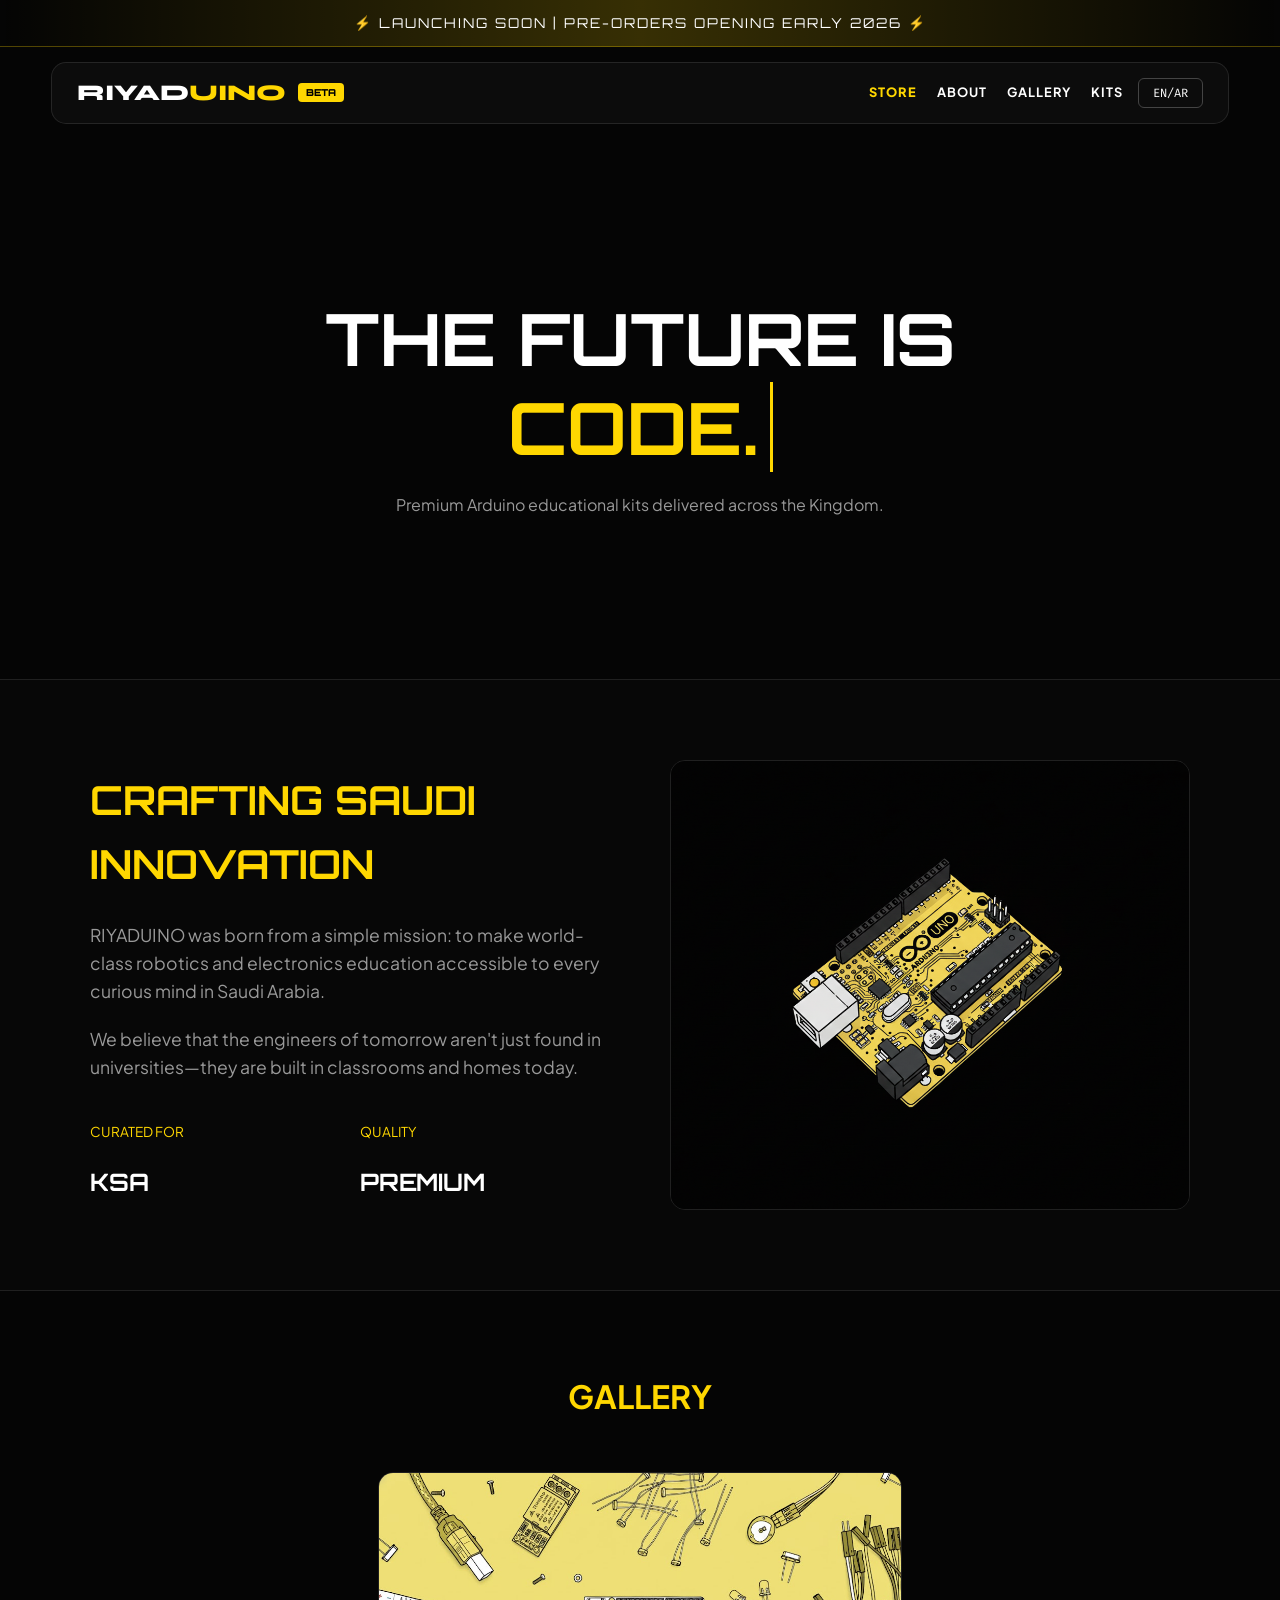
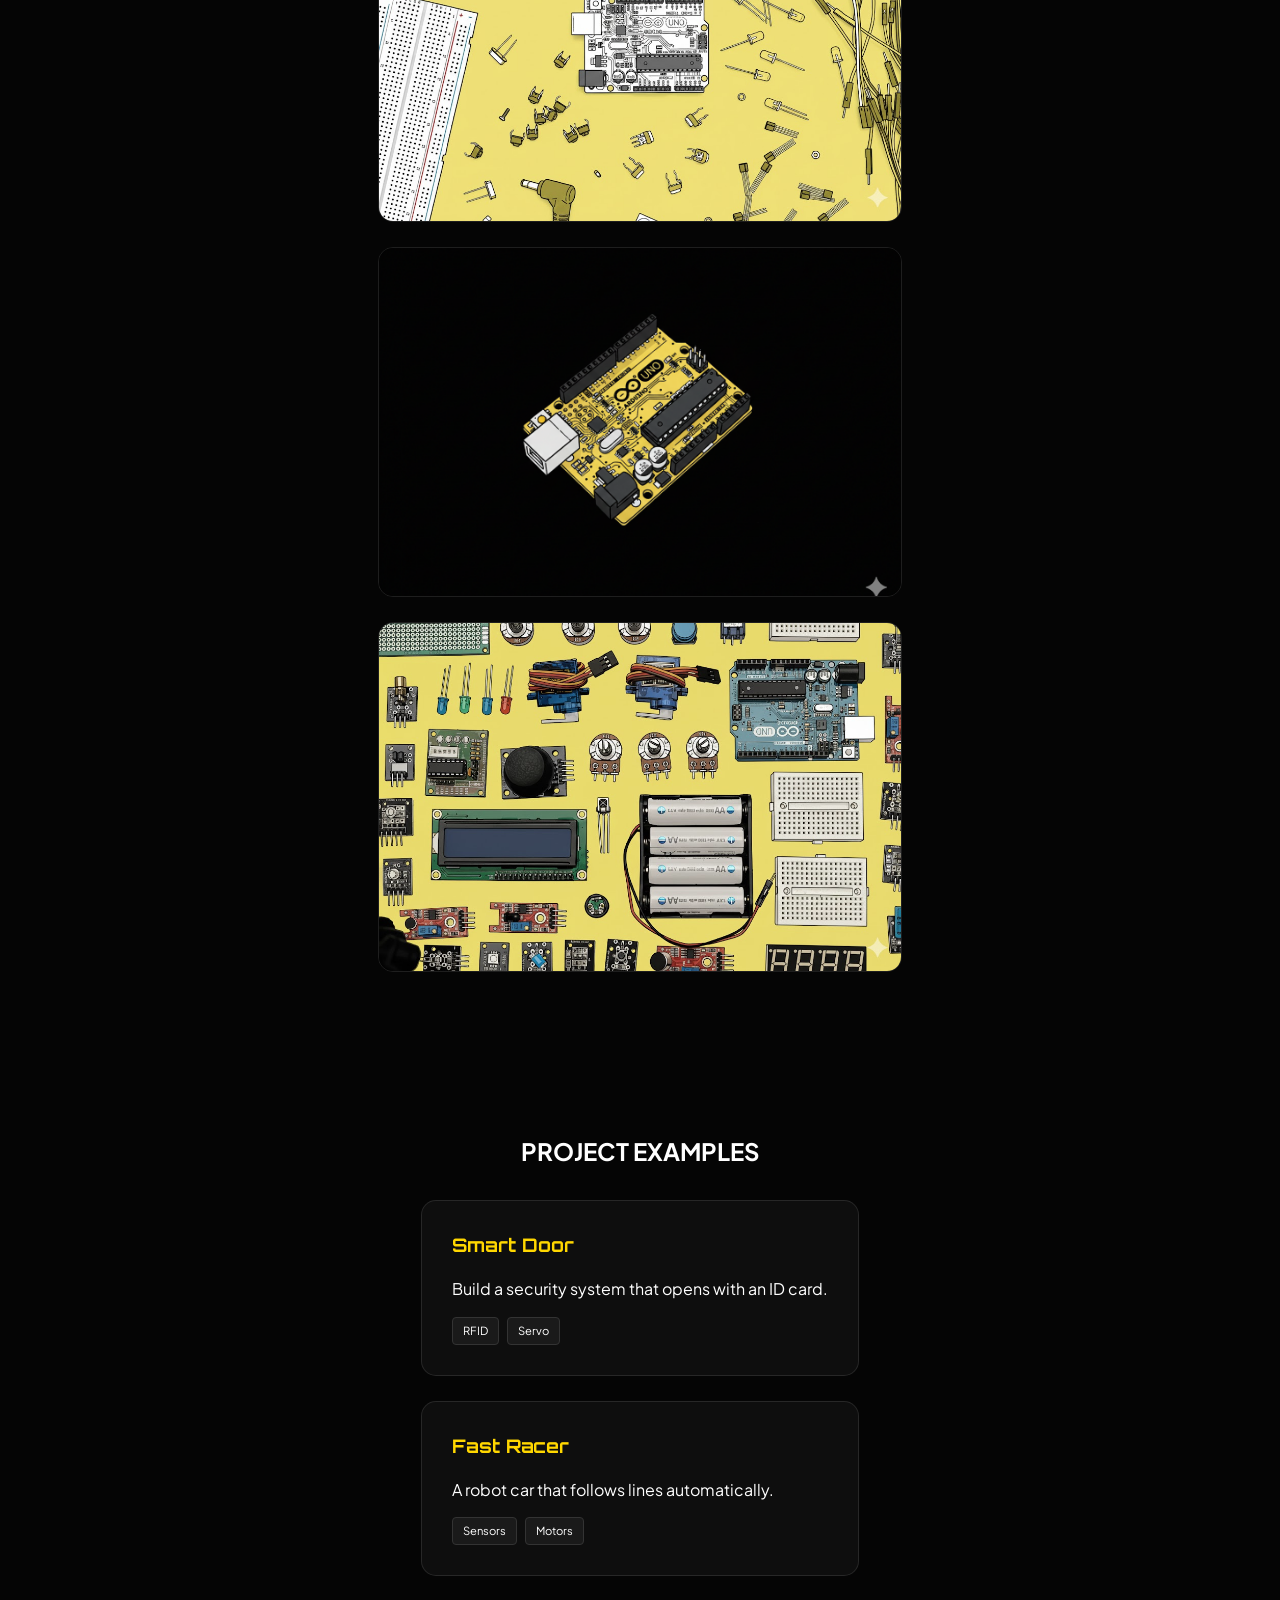
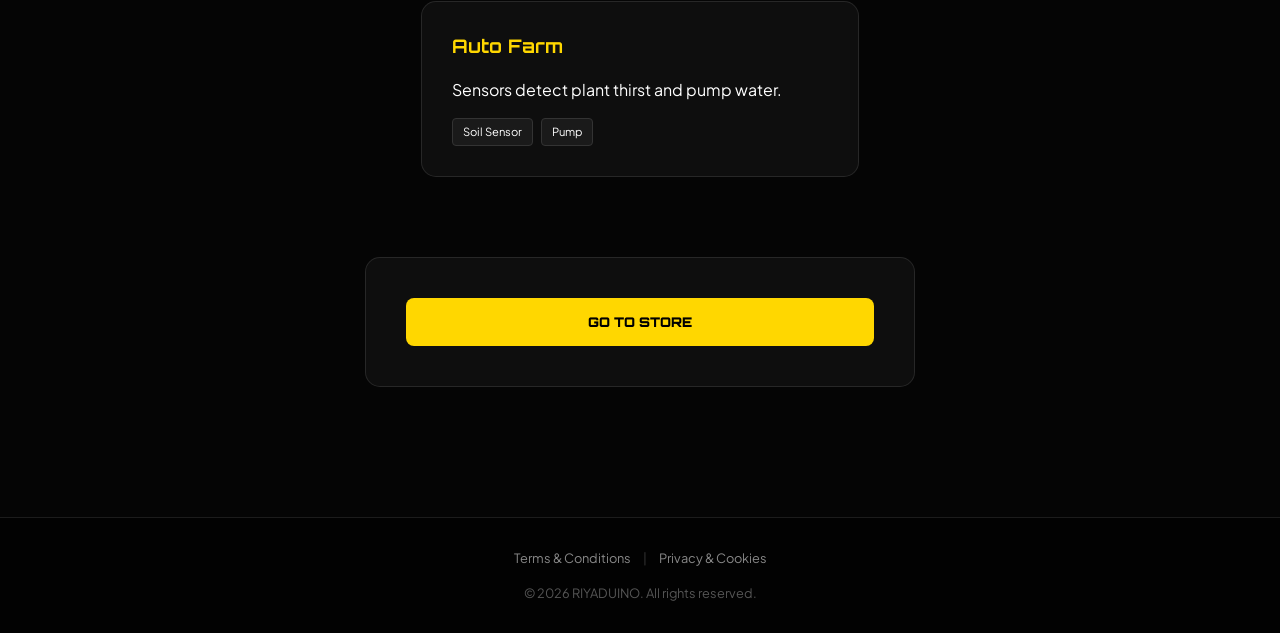
==== index.html @ 4cfc7bcc "Update index.html" ====
<!DOCTYPE html>
<html lang="en">
<head>
    <meta charset="UTF-8">
    <meta name="viewport" content="width=device-width, initial-scale=1.0">
    <title>RIYADUINO | Systems Online</title>

    <link href="https://fonts.googleapis.com/css2?family=Orbitron:wght@500;700;900&family=Plus+Jakarta+Sans:wght@300;400;600&family=Syne:wght@700;800&family=Fira+Code:wght@400;500&family=IBM+Plex+Sans+Arabic:wght@300;400;700&display=swap" rel="stylesheet">

    <style>
        /* --- CUSTOM FONT SETUP --- */
        @font-face {
            font-family: 'Badeen Display';
            src: url('fonts/BadeenDisplay-Regular.woff2') format('woff2'); 
            font-weight: 400;
            font-style: normal;
            font-display: swap;
        }

        :root {
            --bg-deep: #050505;
            --bg-panel: #0E0E0E;
            --gold-primary: #FFD700;
            --gold-glow: rgba(255, 215, 0, 0.6);
            --text-white: #ffffff;
            --text-grey: #999999;
            --border-tech: 1px solid rgba(255, 255, 255, 0.1);
            --font-main: 'Plus Jakarta Sans', sans-serif;
            --font-arabic-body: 'IBM Plex Sans Arabic', sans-serif;
            --font-arabic-cool: 'Badeen Display', sans-serif;
        }

        * { margin: 0; padding: 0; box-sizing: border-box; scroll-behavior: smooth; }
        
        body { 
            background-color: var(--bg-deep); 
            color: var(--text-white); 
            font-family: var(--font-main); 
            overflow-x: hidden; 
            line-height: 1.6;
            display: flex; flex-direction: column; min-height: 100vh;
        }

        /* =========================================
           STRICT ARABIC FONT ENFORCEMENT
           ========================================= */
        body.rtl { 
            direction: rtl; 
            text-align: right; 
        }

        /* 1. UNIVERSAL OVERRIDE: 
           Force EVERY element inside body.rtl to use the Arabic Body font. 
           This catches inputs, buttons, spans, links, lists, everything. */
        body.rtl * {
            font-family: var(--font-arabic-body) !important;
        }

        /* 2. SPECIFIC OVERRIDE FOR HEADINGS/TITLES:
           Force these specific elements to use the Cool Arabic Display font. */
        body.rtl h1, 
        body.rtl h2, 
        body.rtl h3, 
        body.rtl h4, 
        body.rtl h5, 
        body.rtl h6, 
        body.rtl .logo, 
        body.rtl .legal-title,
        body.rtl .coming-soon,
        body.rtl .beta-tag,
        body.rtl .stat-item h4,
        body.rtl .card h3 {
            font-family: var(--font-arabic-cool) !important;
            font-weight: 400 !important; 
            letter-spacing: 0 !important; 
            text-shadow: 0 0 10px var(--gold-glow);
        }

        /* 3. INPUT PLACEHOLDERS:
           Placeholders are stubborn and don't inherit from *, so we force them here. */
        body.rtl input::placeholder,
        body.rtl textarea::placeholder,
        body.rtl select {
            font-family: var(--font-arabic-body) !important;
        }

        /* --- BANNER --- */
        .coming-soon {
            background: linear-gradient(90deg, transparent, rgba(255, 215, 0, 0.2), transparent);
            padding: 12px 10px;
            text-align: center;
            font-family: 'Orbitron', sans-serif;
            font-size: clamp(0.6rem, 2vw, 0.85rem);
            letter-spacing: 2px;
            animation: pulse 2s infinite;
            border-bottom: 1px solid rgba(255, 215, 0, 0.3);
            position: relative;
            z-index: 1002;
        }
        @keyframes pulse { 0%, 100% { opacity: 1; } 50% { opacity: 0.7; } }
        
        /* --- NAVIGATION --- */
        nav {
            position: sticky;
            top: 15px;
            margin: 15px auto;
            max-width: 1200px;
            width: 92%;
            background: rgba(14, 14, 14, 0.9); 
            backdrop-filter: blur(20px);
            border: var(--border-tech); 
            border-radius: 15px;
            padding: 12px 25px; 
            display: flex; 
            justify-content: space-between; 
            align-items: center; 
            z-index: 1000;
        }
        .logo-wrap { display: flex; align-items: center; gap: 12px; }
        .logo { font-family: 'Syne', sans-serif; font-weight: 800; font-size: clamp(1rem, 4vw, 1.4rem); color: #fff; text-decoration: none; text-transform: uppercase; }
        .logo span { color: var(--gold-primary); }
        
        .beta-tag {
            background: var(--gold-primary);
            color: #000;
            font-family: 'Orbitron', sans-serif;
            font-size: 0.6rem;
            font-weight: 900;
            padding: 2px 8px;
            border-radius: 4px;
        }

        .nav-links { display: flex; align-items: center; }
        .nav-links a { 
            color: #fff; text-decoration: none; font-size: 0.8rem; font-weight: 700; 
            margin-left: 20px; letter-spacing: 1px; transition: 0.3s; 
        }
        .nav-links a:hover, .nav-links a.active { color: var(--gold-primary); }

        .lang-btn {
            background: none; border: 1px solid #444; color: #fff; padding: 6px 14px; 
            cursor: pointer; margin-left: 15px; border-radius: 6px; font-family: 'Fira Code', monospace; font-size: 0.75rem;
            transition: 0.3s;
        }
        .lang-btn:hover { border-color: var(--gold-primary); color: var(--gold-primary); }

        /* Mobile Menu Toggle */
        .menu-toggle {
            display: none;
            flex-direction: column;
            gap: 5px;
            cursor: pointer;
            padding: 5px;
        }
        .menu-toggle span {
            width: 25px;
            height: 2px;
            background: #fff;
            transition: 0.3s;
        }

        /* --- HERO --- */
        .hero {
            min-height: 60vh; 
            display: flex; flex-direction: column; justify-content: center; align-items: center; 
            text-align: center; padding: 60px 20px; 
        }
        .hero h1 { font-family: 'Orbitron', sans-serif; font-size: clamp(2.2rem, 8vw, 4.5rem); margin-bottom: 10px; line-height: 1.1; }
        .typewriter { color: var(--gold-primary); border-right: 3px solid var(--gold-primary); padding-right: 12px; animation: blink 0.7s infinite; }
        @keyframes blink { 50% { border-color: transparent; } }

        /* --- ABOUT --- */
        .about-section { background: rgba(14, 14, 14, 0.3); border-top: var(--border-tech); border-bottom: var(--border-tech); padding: 80px 20px; }
        .about-grid { max-width: 1100px; margin: 0 auto; display: grid; grid-template-columns: 1fr 1fr; gap: 60px; align-items: center; }
        .about-content h2 { font-family: 'Orbitron', sans-serif; font-size: clamp(1.8rem, 4vw, 2.5rem); color: var(--gold-primary); margin-bottom: 25px; }
        .about-content p { color: var(--text-grey); font-size: 1.1rem; margin-bottom: 20px; }
        .stat-box { display: grid; grid-template-columns: 1fr 1fr; gap: 20px; margin-top: 40px; }
        .stat-item h4 { font-family: 'Orbitron', sans-serif; color: #fff; font-size: 1.5rem; }
        .stat-item p { font-size: 0.85rem; color: var(--gold-primary); }

        /* --- GALLERY --- */
        .gallery-wrap { padding: 80px 5%; max-width: 1300px; margin: 0 auto; }
        .gallery-header { text-align: center; margin-bottom: 50px; }
        .gallery-grid { display: grid; grid-template-columns: repeat(auto-fit, minmax(280px, 1fr)); gap: 25px; }
        .gallery-item { border-radius: 15px; height: 350px; overflow: hidden; border: var(--border-tech); position: relative; transition: 0.4s; }
        .gallery-item img { width: 100%; height: 100%; object-fit: cover; filter: grayscale(20%); transition: 0.6s cubic-bezier(0.4, 0, 0.2, 1); }
        .gallery-item:hover img { filter: grayscale(0%); transform: scale(1.08); }

        /* --- PROJECTS --- */
        .section-container { max-width: 1200px; margin: 0 auto; padding: 80px 20px; }
        .grid-3 { display: grid; grid-template-columns: repeat(auto-fit, minmax(280px, 1fr)); gap: 25px; }
        .card { background: var(--bg-panel); padding: 30px; border-radius: 15px; border: var(--border-tech); transition: 0.3s; }
        .card:hover { border-color: var(--gold-primary); transform: translateY(-5px); }
        .card h3 { font-family: 'Orbitron', sans-serif; color: var(--gold-primary); margin-bottom: 15px; }
        .tag-box { display: flex; gap: 8px; margin-top: 15px; flex-wrap: wrap; }
        .tag { background: #1a1a1a; padding: 4px 10px; font-size: 0.7rem; border-radius: 4px; border: 1px solid #333; }

        /* --- ACTION AREA --- */
        .contact-area { flex-grow: 1; padding-bottom: 80px; }
        .form-box { max-width: 550px; margin: 0 auto; background: var(--bg-panel); padding: 40px; border-radius: 15px; border: var(--border-tech); text-align: center; }
        .btn { width: 100%; padding: 16px; background: var(--gold-primary); color: #000; border: none; font-family: 'Orbitron', sans-serif; font-weight: 900; cursor: pointer; border-radius: 8px; transition: 0.3s; }
        .btn:hover { background: #fff; box-shadow: 0 0 15px var(--gold-glow); }

        /* --- FOOTER & LEGAL --- */
        footer {
            margin-top: 50px;
            padding: 30px 20px;
            background: #020202;
            border-top: var(--border-tech);
            text-align: center;
            font-size: 0.8rem;
            color: #555;
        }
        .footer-links { margin-bottom: 15px; }
        .footer-links a { color: #888; text-decoration: none; margin: 0 10px; transition: 0.3s; }
        .footer-links a:hover { color: var(--gold-primary); }

        /* Legal Modal */
        .legal-overlay {
            position: fixed; top: 0; left: 0; width: 100%; height: 100%;
            background: rgba(0, 0, 0, 0.9); backdrop-filter: blur(8px);
            display: none; justify-content: center; align-items: center; z-index: 2000;
        }
        .legal-content {
            background: #111; width: 90%; max-width: 700px; height: 80vh;
            border: 1px solid #333; border-radius: 12px;
            display: flex; flex-direction: column; overflow: hidden;
            box-shadow: 0 0 50px rgba(0,0,0,0.8);
        }
        .legal-header {
            padding: 20px; border-bottom: 1px solid #333; display: flex; justify-content: space-between; align-items: center;
        }
        .legal-title { font-family: 'Orbitron'; color: var(--gold-primary); font-size: 1.2rem; }
        .close-legal { cursor: pointer; color: #fff; font-size: 1.5rem; transition: 0.3s; }
        .close-legal:hover { color: var(--gold-primary); }
        
        .legal-body { padding: 30px; overflow-y: auto; color: #ccc; line-height: 1.7; font-size: 0.9rem; }
        .legal-body h3 { color: #fff; margin: 20px 0 10px 0; font-family: 'Orbitron'; }
        .legal-body ul { margin-left: 20px; margin-bottom: 15px; }
        .legal-body p { margin-bottom: 15px; }

        /* --- RESPONSIVE MEDIA QUERIES --- */
        @media (max-width: 900px) {
            .about-grid { grid-template-columns: 1fr; text-align: center; gap: 40px; }
        }

        @media (max-width: 768px) {
            nav { padding: 12px 20px; }
            .menu-toggle { display: flex; }
            
            .nav-links {
                position: absolute;
                top: 70px;
                left: 0;
                width: 100%;
                background: rgba(14, 14, 14, 0.95);
                backdrop-filter: blur(20px);
                border-bottom: var(--border-tech);
                flex-direction: column;
                align-items: center;
                padding: 30px 0;
                display: none;
                gap: 20px;
            }

            .nav-links.active { display: flex; animation: slideDown 0.3s ease-out; }
            @keyframes slideDown { from { opacity: 0; transform: translateY(-10px); } to { opacity: 1; transform: translateY(0); } }

            .nav-links a { margin: 0; font-size: 1.1rem; }
            .lang-btn { margin: 10px 0 0 0; width: 120px; text-align: center; }

            .hero { padding: 40px 20px; min-height: 50vh; }
            .gallery-wrap, .section-container, .about-section { padding: 50px 20px; }
            .form-box { padding: 30px 20px; }
            .card { padding: 25px; }
        }
    </style>
</head>
<body>

    <div class="coming-soon">
        <span data-en="⚡ LAUNCHING SOON | PRE-ORDERS OPENING EARLY 2026 ⚡" data-ar="⚡ قريباً | الطلبات المسبقة تفتح أوائل 2026 ⚡">⚡ LAUNCHING SOON | PRE-ORDERS OPENING EARLY 2026 ⚡</span>
    </div>

    <nav>
        <div class="logo-wrap">
            <a href="index.html" class="logo">RIYAD<span>UINO</span></a>
            <div class="beta-tag">BETA</div>
        </div>

        <div class="menu-toggle" id="mobile-menu">
            <span></span>
            <span></span>
            <span></span>
        </div>

        <div class="nav-links" id="nav-list">
            <a href="store.html" data-en="STORE" data-ar="المتجر" style="color: var(--gold-primary); font-weight: 900;">STORE</a>
            <a href="#about" data-en="ABOUT" data-ar="عنّا">ABOUT</a>
            <a href="#gallery" data-en="GALLERY" data-ar="المعرض">GALLERY</a>
            <a href="#projects" data-en="KITS" data-ar="الحقائب">KITS</a>
            <button class="lang-btn" onclick="toggleLang()">EN/AR</button>
        </div>
    </nav>

    <section class="hero">
        <h1 data-en="THE FUTURE IS" data-ar="المستقبل هو">THE FUTURE IS</h1>
        <h1><span class="typewriter" id="typewriter-text"></span></h1>
        <p style="margin-top: 15px; max-width: 500px; color: var(--text-grey);" data-en="Premium Arduino educational kits delivered across the Kingdom." data-ar="حقائب أردوينو تعليمية فاخرة تصلك إلى جميع أنحاء المملكة.">Premium Arduino educational kits delivered across the Kingdom.</p>
    </section>

    <section class="about-section" id="about">
        <div class="about-grid">
            <div class="about-content">
                <h2 data-en="CRAFTING SAUDI INNOVATION" data-ar="نصنع الابتكار السعودي">CRAFTING SAUDI INNOVATION</h2>
                <p data-en="RIYADUINO was born from a simple mission: to make world-class robotics and electronics education accessible to every curious mind in Saudi Arabia." data-ar="ولدت ريادوينو من مهمة بسيطة: جعل تعليم الروبوتات والإلكترونيات العالمي في متناول كل عقل طموح في المملكة العربية السعودية.">RIYADUINO was born from a simple mission: to make world-class robotics and electronics education accessible to every curious mind in Saudi Arabia.</p>
                <p data-en="We believe that the engineers of tomorrow aren't just found in universities—they are built in classrooms and homes today." data-ar="نؤمن بأن مهندسي الغد لا يوجدون فقط في الجامعات - بل يتم بناؤهم في الفصول الدراسية والمنازل اليوم.">We believe that the engineers of tomorrow aren't just found in universities—they are built in classrooms and homes today.</p>
                <div class="stat-box">
                    <div class="stat-item"><p data-en="CURATED FOR" data-ar="مُخصصة لـ">CURATED FOR</p><h4 data-en="KSA" data-ar="المملكة">KSA</h4></div>
                    <div class="stat-item"><p data-en="QUALITY" data-ar="الجودة">QUALITY</p><h4 data-en="PREMIUM" data-ar="فاخرة">PREMIUM</h4></div>
                </div>
            </div>
            <div class="gallery-item" style="height: 450px;">
                <img src="Gemini_Generated_Image_msifcymsifcymsif.jpg" alt="Innovation">
            </div>
        </div>
    </section>

    <section class="gallery-wrap" id="gallery">
        <div class="gallery-header">
            <h2 data-en="GALLERY" data-ar="المعرض" style="font-size: 2rem; color: var(--gold-primary);">GALLERY</h2>
        </div>
        <div class="gallery-grid">
            <div class="gallery-item"><img src="unnamed (1).jpg" alt="Gallery Item 1"></div>
            <div class="gallery-item"><img src="Gemini_Generated_Image_msifcymsifcymsif.jpg" alt="Gallery Item 2"></div>
            <div class="gallery-item"><img src="unnamed.jpg" alt="Gallery Item 3"></div>
        </div>
    </section>

    <section class="section-container" id="projects">
        <h2 style="margin-bottom: 30px; text-align: center;" data-en="PROJECT EXAMPLES" data-ar="أمثلة المشاريع">PROJECT EXAMPLES</h2>
        <div class="grid-3">
            <div class="card">
                <h3 data-en="Smart Door" data-ar="الباب الذكي">Smart Door</h3>
                <p data-en="Build a security system that opens with an ID card." data-ar="اصنع نظام حماية يفتح ببطاقة الهوية.">Build a security system that opens with an ID card.</p>
                <div class="tag-box"><span class="tag">RFID</span><span class="tag">Servo</span></div>
            </div>
            <div class="card">
                <h3 data-en="Fast Racer" data-ar="المتسابق السريع">Fast Racer</h3>
                <p data-en="A robot car that follows lines automatically." data-ar="سيارة روبوت تتبع الخطوط تلقائياً.">A robot car that follows lines automatically.</p>
                <div class="tag-box"><span class="tag">Sensors</span><span class="tag">Motors</span></div>
            </div>
            <div class="card">
                <h3 data-en="Auto Farm" data-ar="المزرعة الآلية">Auto Farm</h3>
                <p data-en="Sensors detect plant thirst and pump water." data-ar="حساسات تكتشف عطش النبات وتضخ الماء.">Sensors detect plant thirst and pump water.</p>
                <div class="tag-box"><span class="tag">Soil Sensor</span><span class="tag">Pump</span></div>
            </div>
        </div>
    </section>

    <section class="contact-area" id="contact">
        <div class="form-box">
            <button onclick="window.location.href='store.html'" class="btn" data-en="GO TO STORE" data-ar="اذهب للمتجر">GO TO STORE</button>
        </div>
    </section>

    <footer>
        <div class="footer-links">
            <a href="javascript:void(0)" onclick="openLegal('terms')" data-en="Terms & Conditions" data-ar="الشروط والأحكام">Terms & Conditions</a>
            <span style="color: #333;">|</span>
            <a href="javascript:void(0)" onclick="openLegal('privacy')" data-en="Privacy & Cookies" data-ar="الخصوصية وملفات الارتباط">Privacy & Cookies</a>
        </div>
        <div class="copyright" data-en="© 2026 RIYADUINO. All rights reserved." data-ar="© 2026 ريادوينو. جميع الحقوق محفوظة.">© 2026 RIYADUINO. All rights reserved.</div>
    </footer>

    <div class="legal-overlay" id="legalModal">
        <div class="legal-content">
            <div class="legal-header">
                <div class="legal-title" id="legalTitle">LEGAL</div>
                <div class="close-legal" onclick="closeLegal()">&times;</div>
            </div>
            <div class="legal-body" id="legalBody">
                </div>
        </div>
    </div>

    <script>
        // Mobile Menu Logic
        const mobileMenu = document.getElementById('mobile-menu');
        const navList = document.getElementById('nav-list');

        mobileMenu.addEventListener('click', () => {
            navList.classList.toggle('active');
        });

        // Typewriter Logic
        const words = { en: ["CODE.", "BUILT.", "YOURS."], ar: ["برمجة.", "بناء.", "إبداع."] };
        let currentLang = 'en', wordIndex = 0, charIndex = 0, isDeleting = false;
        const typeTarget = document.getElementById('typewriter-text');

        function type() {
            const currentWord = words[currentLang][wordIndex];
            typeTarget.textContent = isDeleting ? currentWord.substring(0, charIndex--) : currentWord.substring(0, charIndex++);
            if (!isDeleting && charIndex > currentWord.length) { isDeleting = true; setTimeout(type, 1500); }
            else if (isDeleting && charIndex < 0) { isDeleting = false; charIndex = 0; wordIndex = (wordIndex + 1) % words[currentLang].length; setTimeout(type, 500); }
            else { setTimeout(type, isDeleting ? 100 : 200); }
        }
        type();

        function toggleLang() {
            currentLang = currentLang === 'en' ? 'ar' : 'en';
            document.body.classList.toggle('rtl', currentLang === 'ar');
            
            document.querySelectorAll('[data-en]').forEach(el => {
                if (el.tagName === 'INPUT') {
                    el.placeholder = el.getAttribute(`data-${currentLang}`);
                } else {
                    el.innerText = el.getAttribute(`data-${currentLang}`);
                }
            });

            // Close mobile menu if open when switching language
            if(navList.classList.contains('active')) {
                navList.classList.remove('active');
            }

            const citySelect = document.getElementById('city-select');
            if(citySelect && citySelect.options[0]) {
                citySelect.options[0].innerText = citySelect.options[0].getAttribute(`data-${currentLang}`);
            }
            
            charIndex = 0; isDeleting = false;
        }

        // --- LEGAL CONTENT & LOGIC ---
        const legalData = {
            terms: {
                title: { en: "TERMS & CONDITIONS", ar: "الشروط والأحكام" },
                body: {
                    en: `
                        <h3>1. Introduction</h3>
                        <p>Welcome to RIYADUINO. By accessing our website and purchasing our products, you agree to these terms. We are based in Riyadh, Saudi Arabia, and operate under the laws of the Kingdom of Saudi Arabia.</p>
                        <h3>2. Educational Use</h3>
                        <p>Our kits and components are designed for educational and hobbyist purposes. RIYADUINO is not liable for damages caused by improper assembly, misuse of electricity, or modification of components.</p>
                        <h3>3. Orders & Payment</h3>
                        <p>Currently, we operate on a pre-order or direct-contact basis. Submitting an order form constitutes an offer to purchase. Payment details will be arranged securely via invoice or local payment methods upon confirmation.</p>
                        <h3>4. Shipping</h3>
                        <p>We ship primarily within Riyadh and major KSA cities. Shipping times may vary during the beta phase. International shipping is currently limited.</p>
                        <h3>5. Returns</h3>
                        <p>Defective items may be returned within 7 days of receipt in their original condition. Please contact support for RMA.</p>
                    `,
                    ar: `
                        <h3>1. المقدمة</h3>
                        <p>مرحباً بكم في ريادوينو. بدخولك للموقع وشراء منتجاتنا، فإنك توافق على هذه الشروط. نحن نعمل انطلاقاً من الرياض، المملكة العربية السعودية، ونخضع لأنظمة المملكة.</p>
                        <h3>2. الاستخدام التعليمي</h3>
                        <p>منتجاتنا مصممة للأغراض التعليمية والهواة. ريادوينو غير مسؤولة عن الأضرار الناتجة عن التركيب الخاطئ، أو سوء استخدام الكهرباء.</p>
                        <h3>3. الطلبات والدفع</h3>
                        <p>نعمل حالياً بنظام الطلب المسبق. تقديم الطلب يعتبر عرضاً للشراء. سيتم ترتيب الدفع بشكل آمن عند تأكيد الطلب.</p>
                        <h3>4. الشحن</h3>
                        <p>نقوم بالشحن داخل الرياض ومدن المملكة الرئيسية. قد تختلف أوقات التوصيل خلال الفترة التجريبية.</p>
                        <h3>5. الاسترجاع</h3>
                        <p>يمكن استرجاع المنتجات المعيبة خلال 7 أيام من الاستلام وهي في حالتها الأصلية. يرجى التواصل مع الدعم الفني.</p>
                    `
                }
            },
            privacy: {
                title: { en: "PRIVACY & COOKIES", ar: "الخصوصية وملفات الارتباط" },
                body: {
                    en: `
                        <h3>1. Data Collection</h3>
                        <p>We collect personal information solely for the purpose of processing your orders and notifying you of waitlist status.</p>
                        <h3>2. Data Protection</h3>
                        <p>We do not sell, trade, or rent your personal data to third parties. Your information is kept confidential and used only for RIYADUINO business operations.</p>
                        <h3>3. Cookies</h3>
                        <p>This website uses essential cookies to ensure the proper functioning of language settings. By using our site, you consent to these operational cookies.</p>
                        <h3>4. Contact</h3>
                        <p>If you wish to have your data removed from our records, please contact us via the email provided in your order confirmation.</p>
                    `,
                    ar: `
                        <h3>1. جمع البيانات</h3>
                        <p>نقوم بجمع البيانات الشخصية فقط لغرض معالجة الطلبات وإشعاركم بحالة قوائم الانتظار.</p>
                        <h3>2. حماية البيانات</h3>
                        <p>نحن لا نبيع أو نتاجر ببياناتك الشخصية مع أطراف ثالثة. معلوماتك سرية وتستخدم فقط لعمليات ريادوينو.</p>
                        <h3>3. ملفات الارتباط (Cookies)</h3>
                        <p>يستخدم الموقع ملفات ارتباط أساسية لضمان عمل إعدادات اللغة. استخدامك للموقع يعني موافقتك عليها.</p>
                        <h3>4. التواصل</h3>
                        <p>إذا رغبت في حذف بياناتك من سجلاتنا، يرجى التواصل معنا عبر البريد الإلكتروني.</p>
                    `
                }
            }
        };

        function openLegal(type) {
            const modal = document.getElementById('legalModal');
            const title = document.getElementById('legalTitle');
            const body = document.getElementById('legalBody');
            
            // Set Content based on current language
            title.innerHTML = legalData[type].title[currentLang];
            body.innerHTML = legalData[type].body[currentLang];

            modal.style.display = 'flex';
        }

        function closeLegal() {
            document.getElementById('legalModal').style.display = 'none';
        }

        // Close modal if clicking outside
        window.onclick = function(event) {
            const modal = document.getElementById('legalModal');
            if (event.target == modal) {
                modal.style.display = "none";
            }
        }
    </script>
</body>
</html>
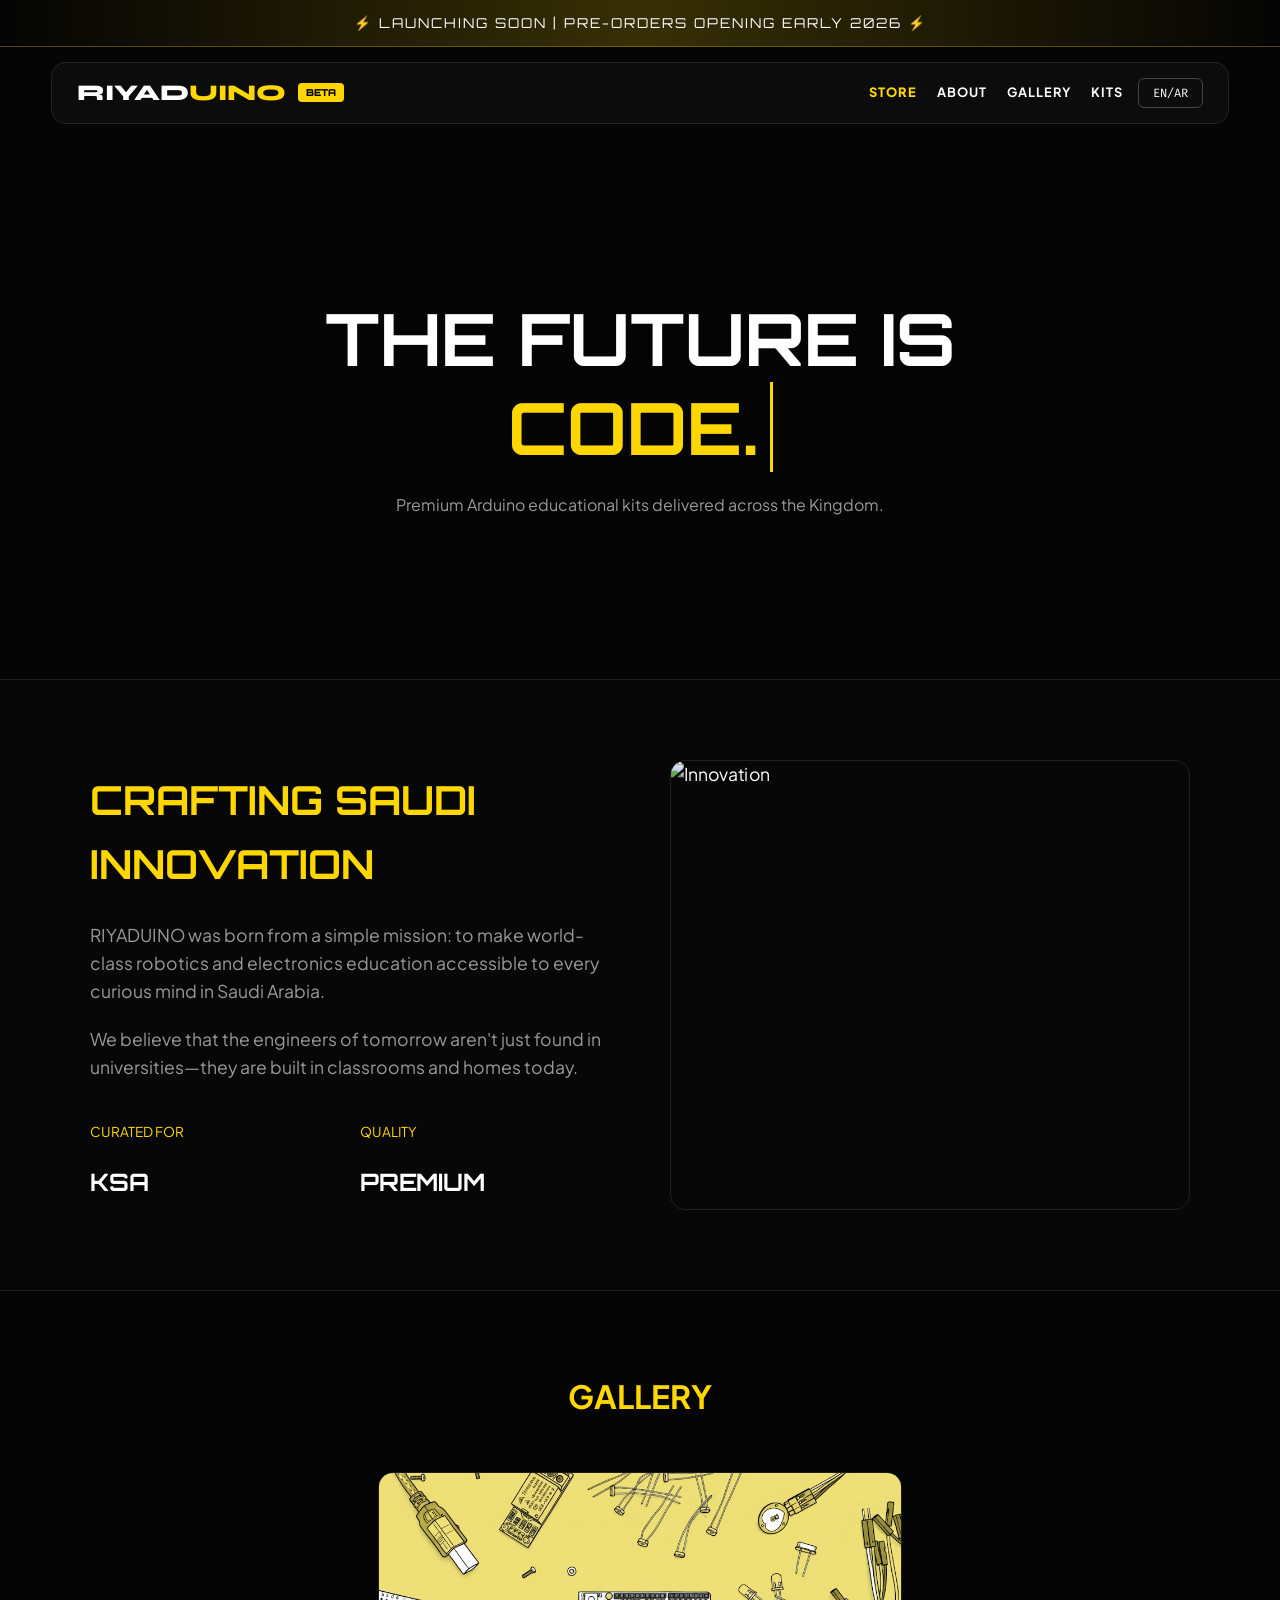
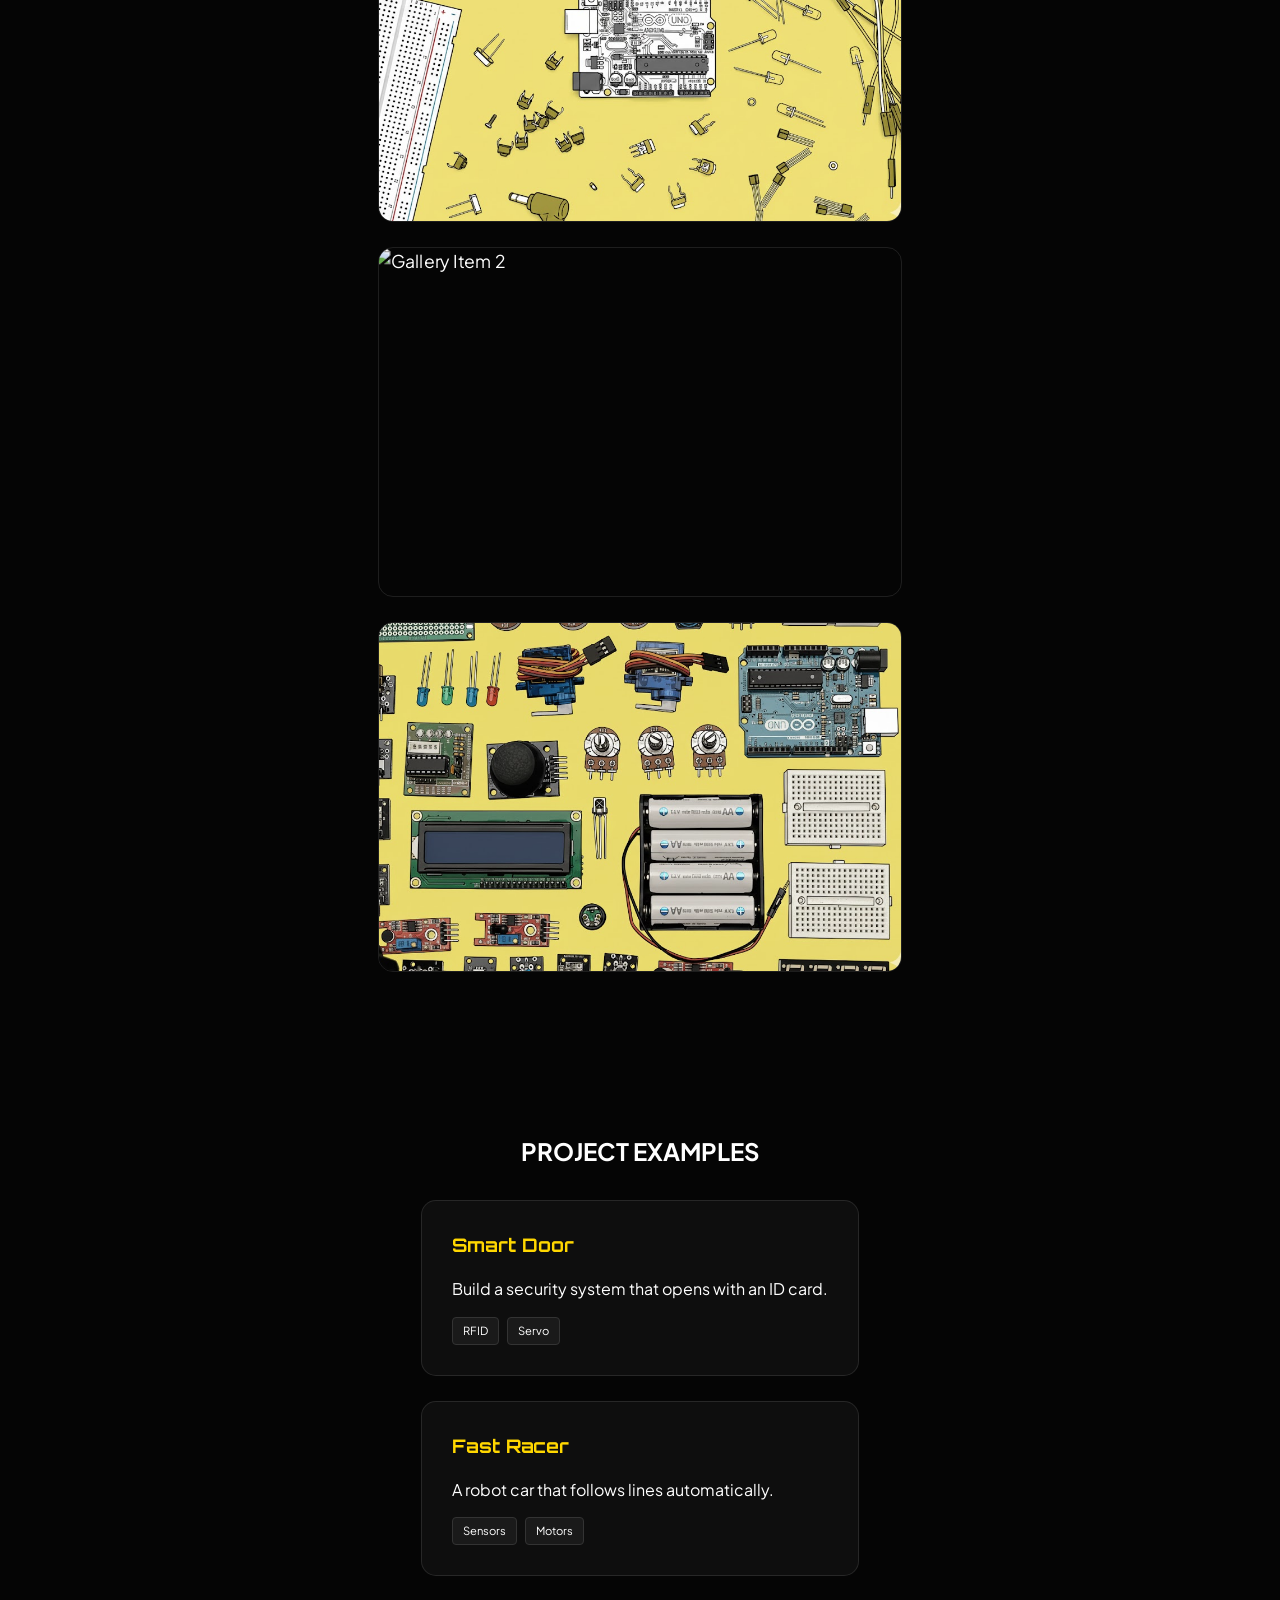
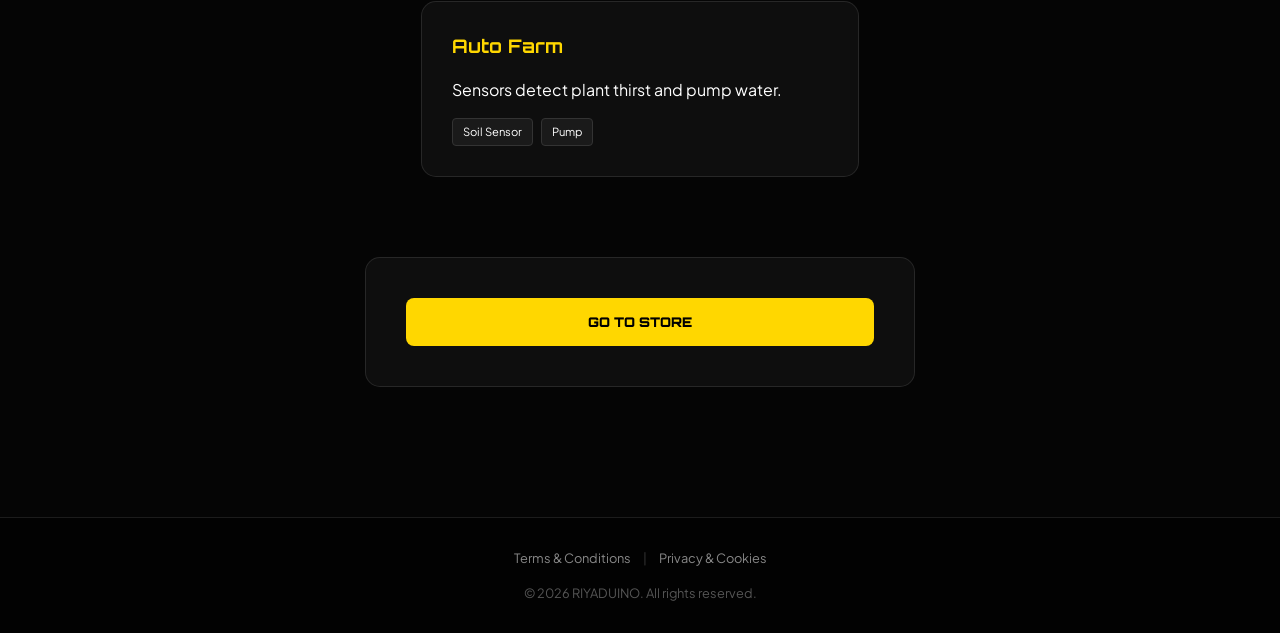
==== commit 10bea11f: "Update index.html" ====
--- a/index.html
+++ b/index.html
@@ -49,15 +49,12 @@
             text-align: right; 
         }
 
-        /* 1. UNIVERSAL OVERRIDE: 
-           Force EVERY element inside body.rtl to use the Arabic Body font. 
-           This catches inputs, buttons, spans, links, lists, everything. */
+        /* 1. UNIVERSAL OVERRIDE */
         body.rtl * {
             font-family: var(--font-arabic-body) !important;
         }
 
-        /* 2. SPECIFIC OVERRIDE FOR HEADINGS/TITLES:
-           Force these specific elements to use the Cool Arabic Display font. */
+        /* 2. SPECIFIC OVERRIDE FOR HEADINGS/TITLES */
         body.rtl h1, 
         body.rtl h2, 
         body.rtl h3, 
@@ -76,8 +73,7 @@
             text-shadow: 0 0 10px var(--gold-glow);
         }
 
-        /* 3. INPUT PLACEHOLDERS:
-           Placeholders are stubborn and don't inherit from *, so we force them here. */
+        /* 3. INPUT PLACEHOLDERS */
         body.rtl input::placeholder,
         body.rtl textarea::placeholder,
         body.rtl select {
@@ -182,9 +178,23 @@
         .gallery-wrap { padding: 80px 5%; max-width: 1300px; margin: 0 auto; }
         .gallery-header { text-align: center; margin-bottom: 50px; }
         .gallery-grid { display: grid; grid-template-columns: repeat(auto-fit, minmax(280px, 1fr)); gap: 25px; }
+        
         .gallery-item { border-radius: 15px; height: 350px; overflow: hidden; border: var(--border-tech); position: relative; transition: 0.4s; }
-        .gallery-item img { width: 100%; height: 100%; object-fit: cover; filter: grayscale(20%); transition: 0.6s cubic-bezier(0.4, 0, 0.2, 1); }
-        .gallery-item:hover img { filter: grayscale(0%); transform: scale(1.08); }
+        
+        /* Updated Image Styles for Zoom Effect */
+        .gallery-item img { 
+            width: 100%; 
+            height: 100%; 
+            object-fit: cover; 
+            filter: grayscale(20%); 
+            transform: scale(1.1); /* Zoomed in by default */
+            transition: 0.6s cubic-bezier(0.4, 0, 0.2, 1); 
+        }
+        
+        .gallery-item:hover img { 
+            filter: grayscale(0%); 
+            transform: scale(1.2); /* Zoomed in more on hover */
+        }
 
         /* --- PROJECTS --- */
         .section-container { max-width: 1200px; margin: 0 auto; padding: 80px 20px; }
@@ -321,7 +331,7 @@
                 </div>
             </div>
             <div class="gallery-item" style="height: 450px;">
-                <img src="Gemini_Generated_Image_msifcymsifcymsif.jpg" alt="Innovation">
+                <img src="image 04.jpg" alt="Innovation">
             </div>
         </div>
     </section>
@@ -332,7 +342,7 @@
         </div>
         <div class="gallery-grid">
             <div class="gallery-item"><img src="unnamed (1).jpg" alt="Gallery Item 1"></div>
-            <div class="gallery-item"><img src="Gemini_Generated_Image_msifcymsifcymsif.jpg" alt="Gallery Item 2"></div>
+            <div class="gallery-item"><img src="image 04.jpg" alt="Gallery Item 2"></div>
             <div class="gallery-item"><img src="unnamed.jpg" alt="Gallery Item 3"></div>
         </div>
     </section>
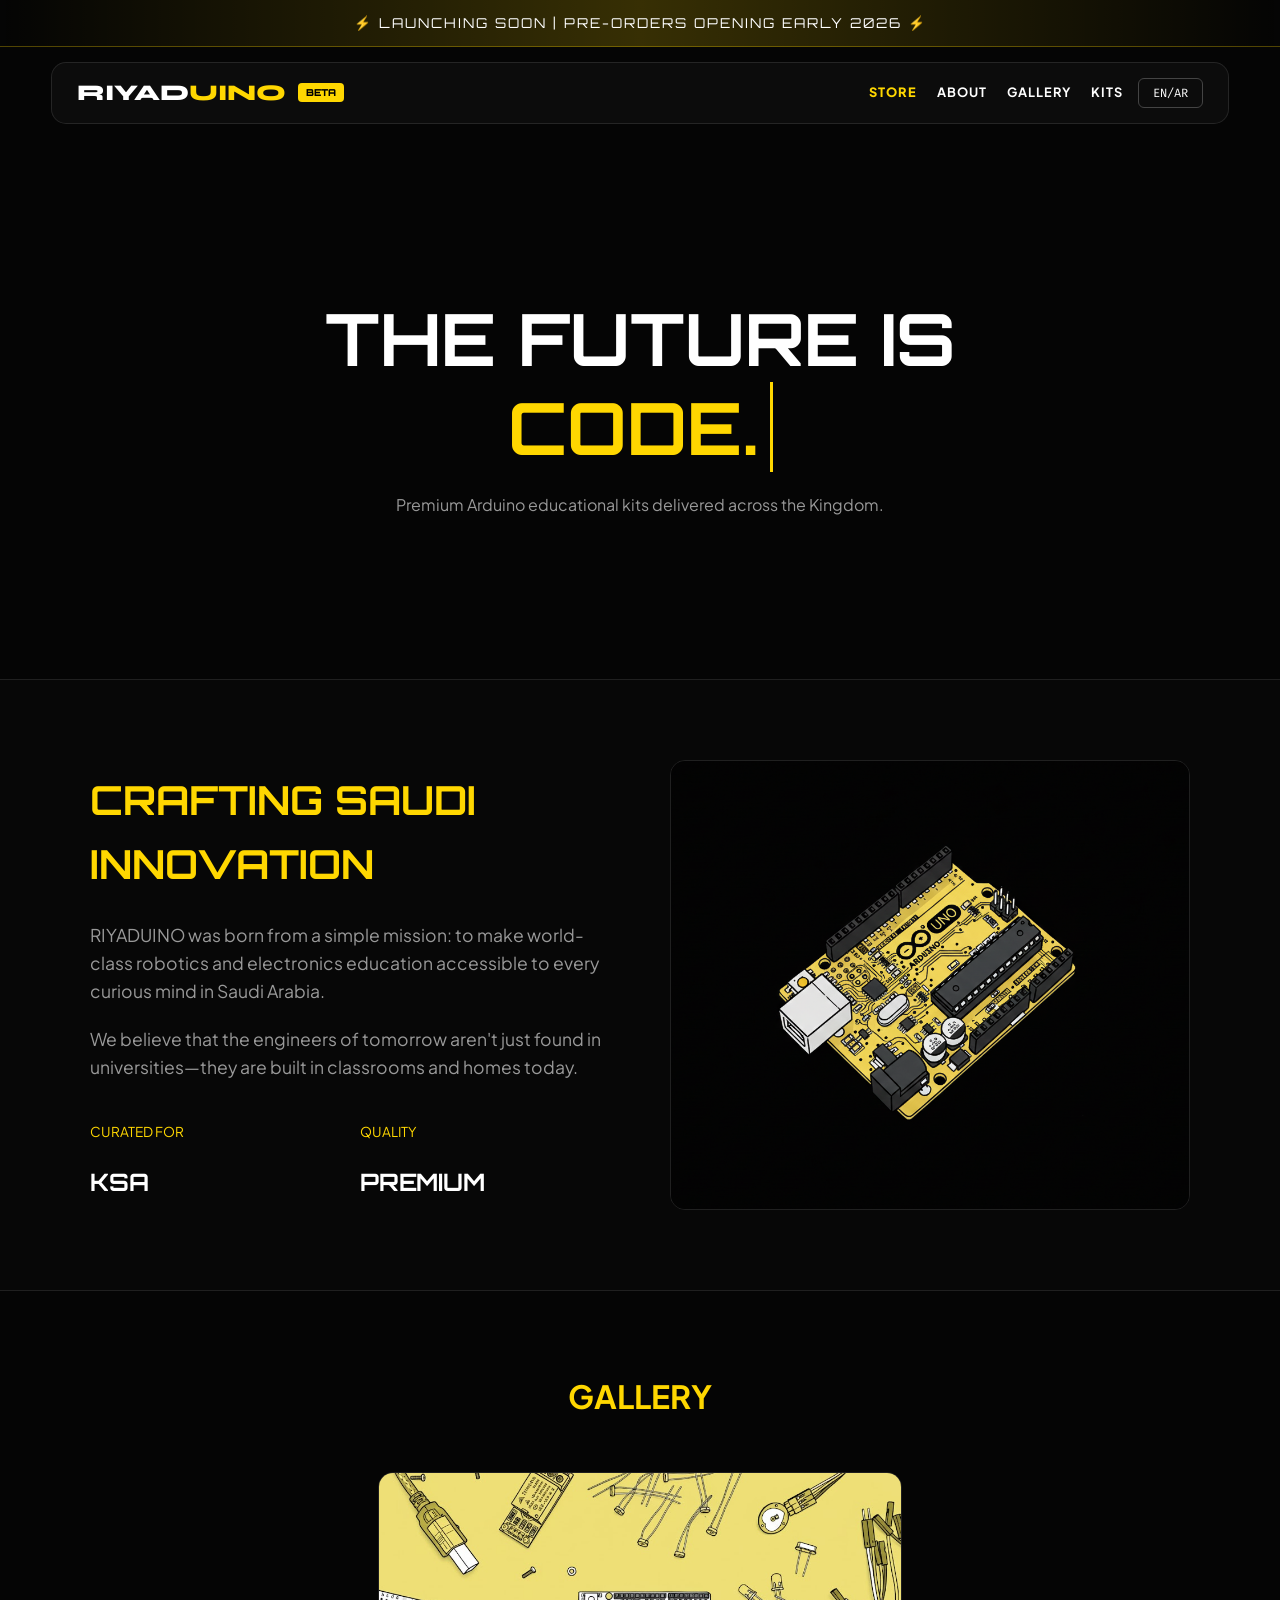
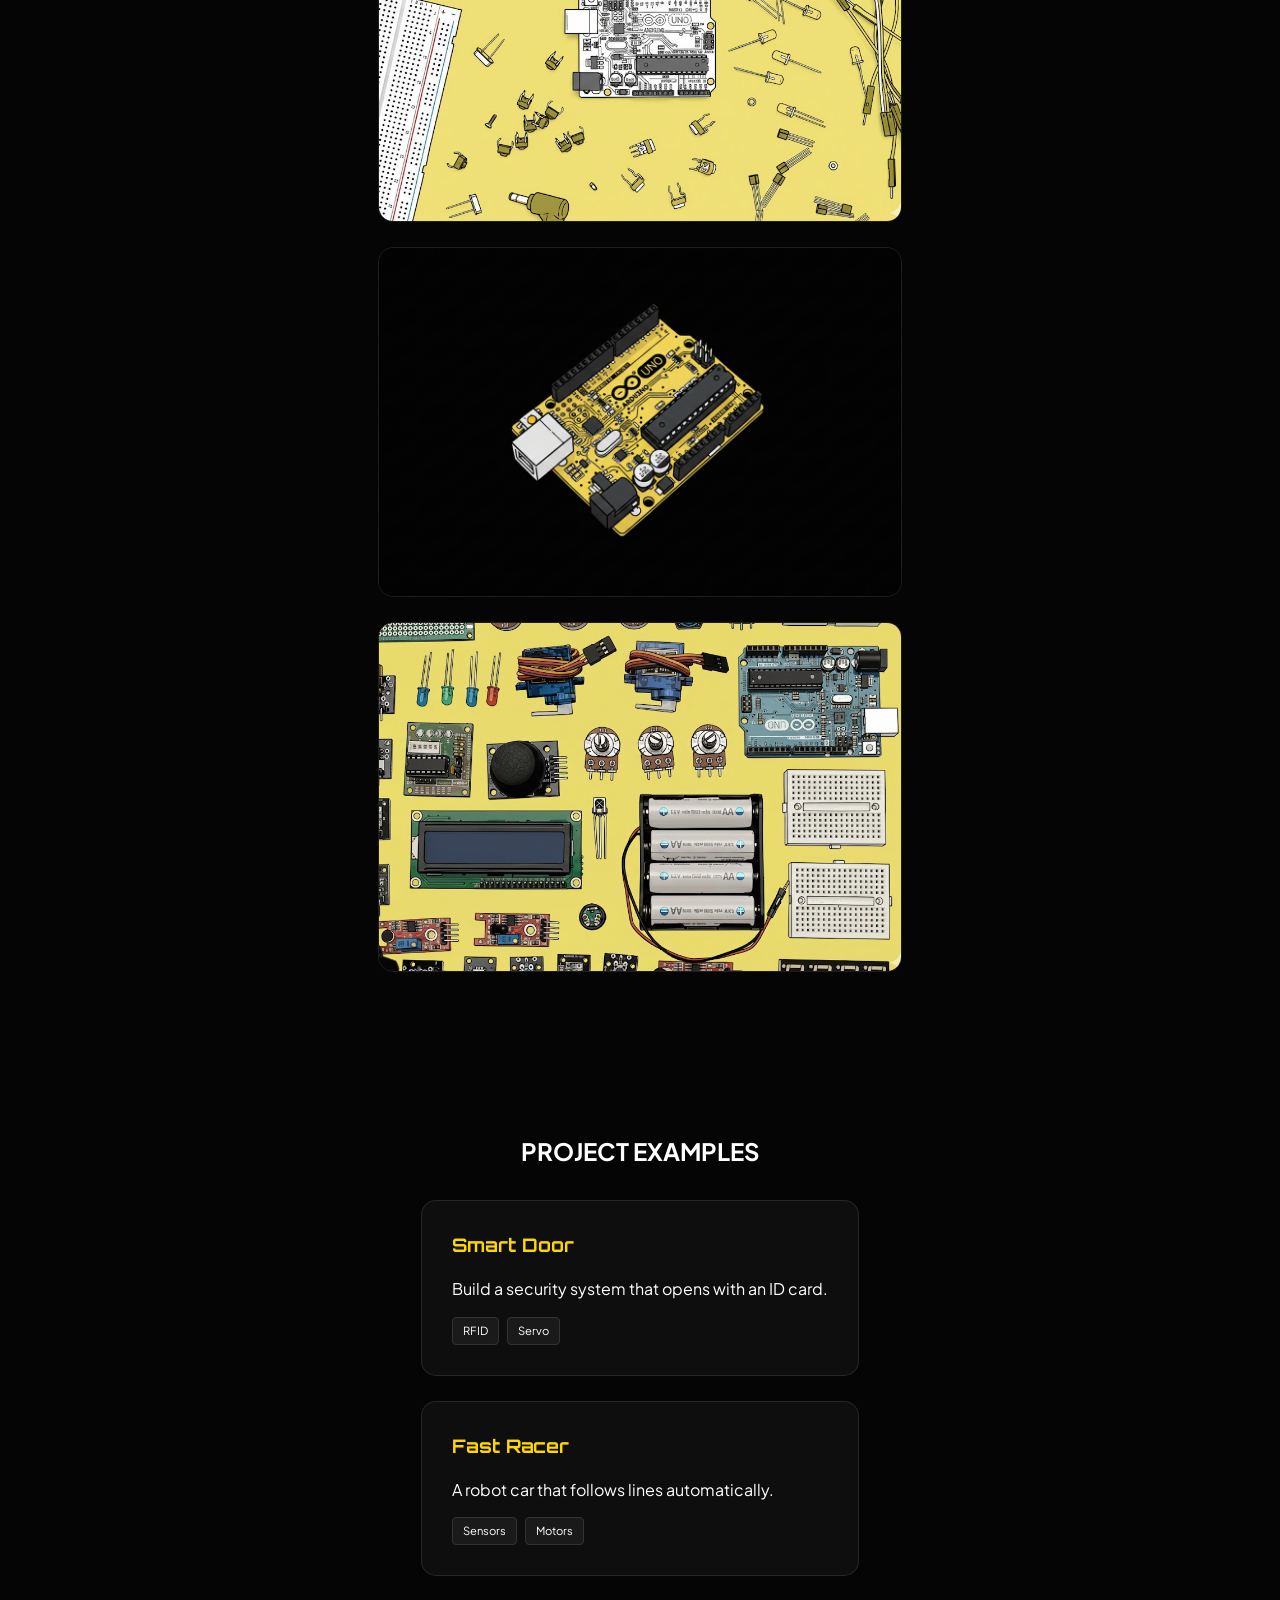
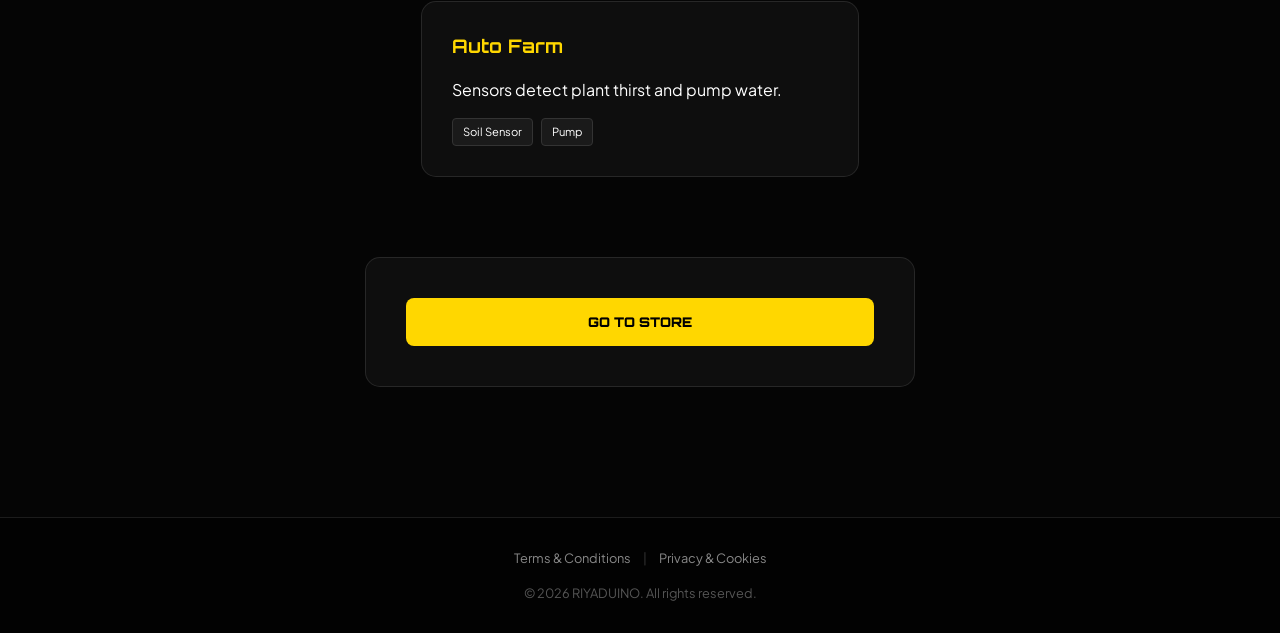
==== commit d5cf9118: "Update index.html" ====
--- a/index.html
+++ b/index.html
@@ -3,6 +3,16 @@
 <head>
     <meta charset="UTF-8">
     <meta name="viewport" content="width=device-width, initial-scale=1.0">
+    
+    <script async src="https://www.googletagmanager.com/gtag/js?id=G-Z40P3G0YPG"></script>
+    <script>
+      window.dataLayer = window.dataLayer || [];
+      function gtag(){dataLayer.push(arguments);}
+      gtag('js', new Date());
+
+      gtag('config', 'G-Z40P3G0YPG');
+    </script>
+
     <title>RIYADUINO | Systems Online</title>
 
     <link href="https://fonts.googleapis.com/css2?family=Orbitron:wght@500;700;900&family=Plus+Jakarta+Sans:wght@300;400;600&family=Syne:wght@700;800&family=Fira+Code:wght@400;500&family=IBM+Plex+Sans+Arabic:wght@300;400;700&display=swap" rel="stylesheet">
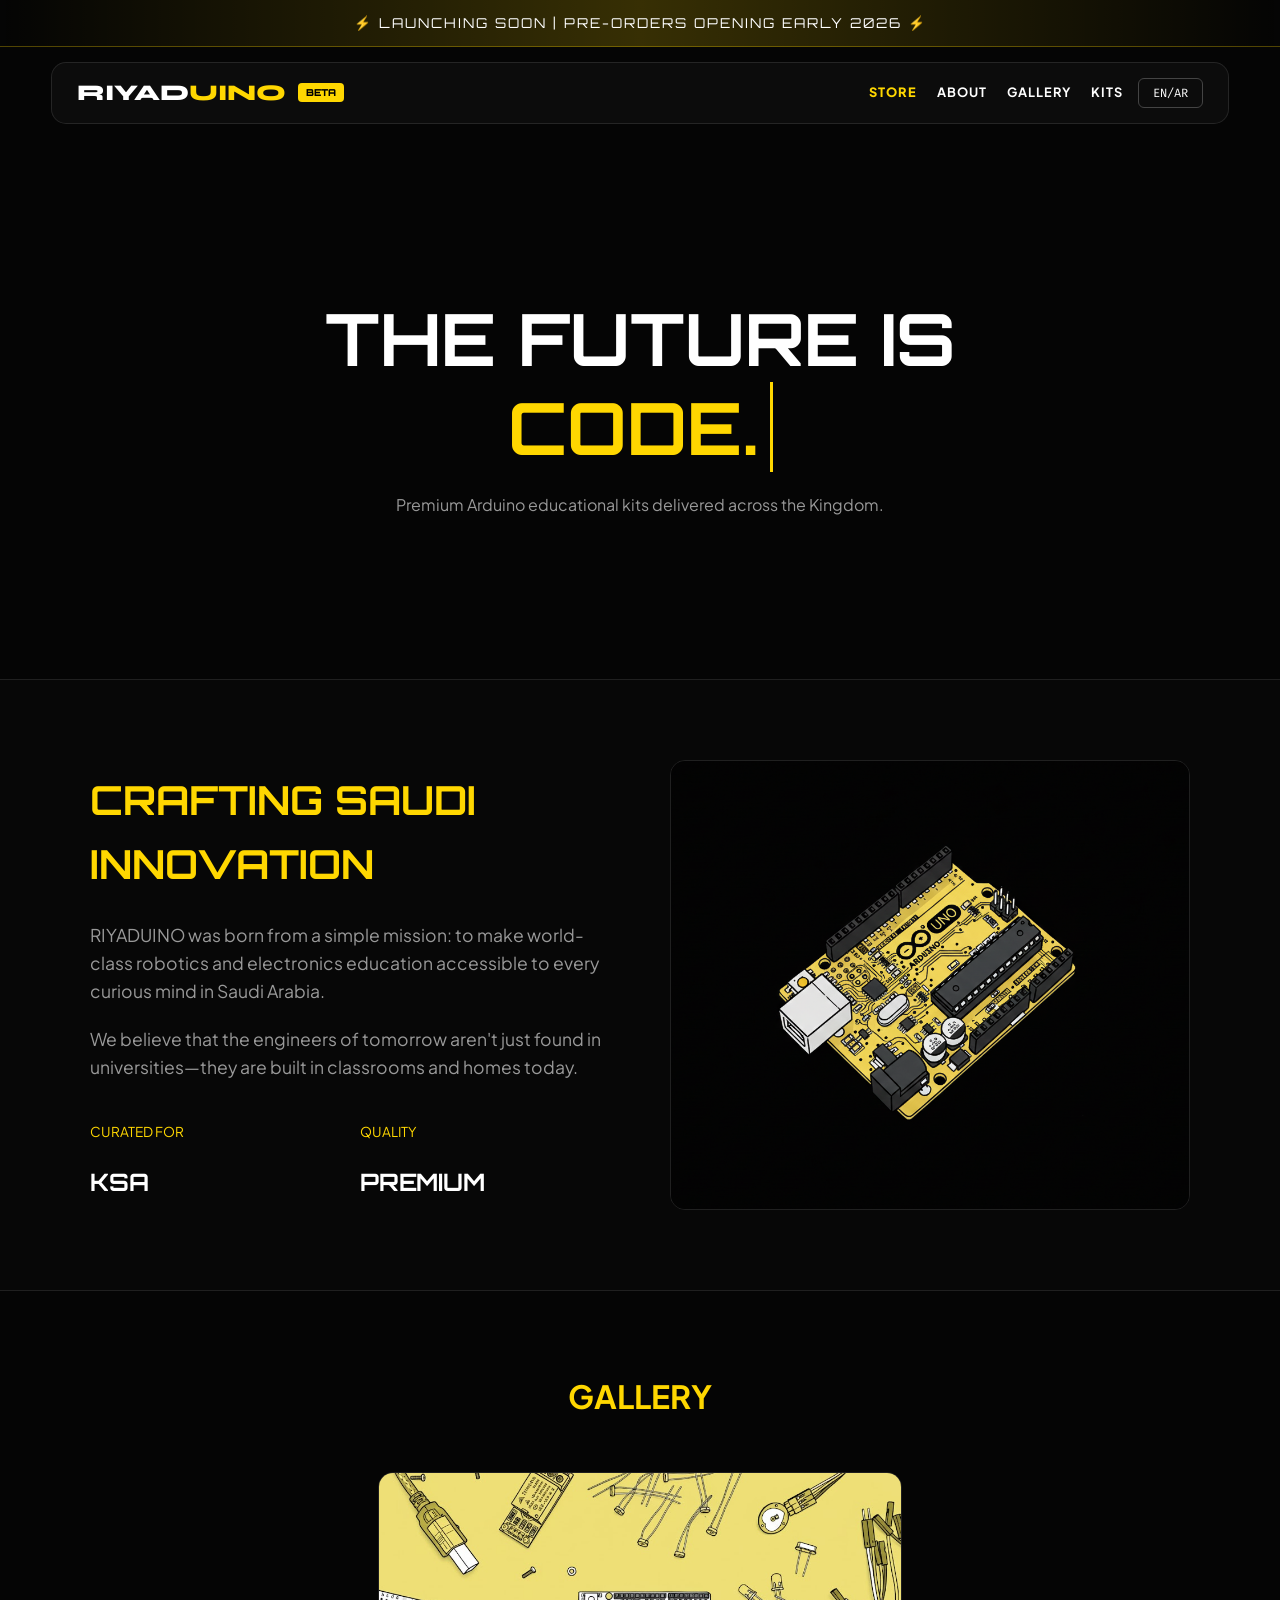
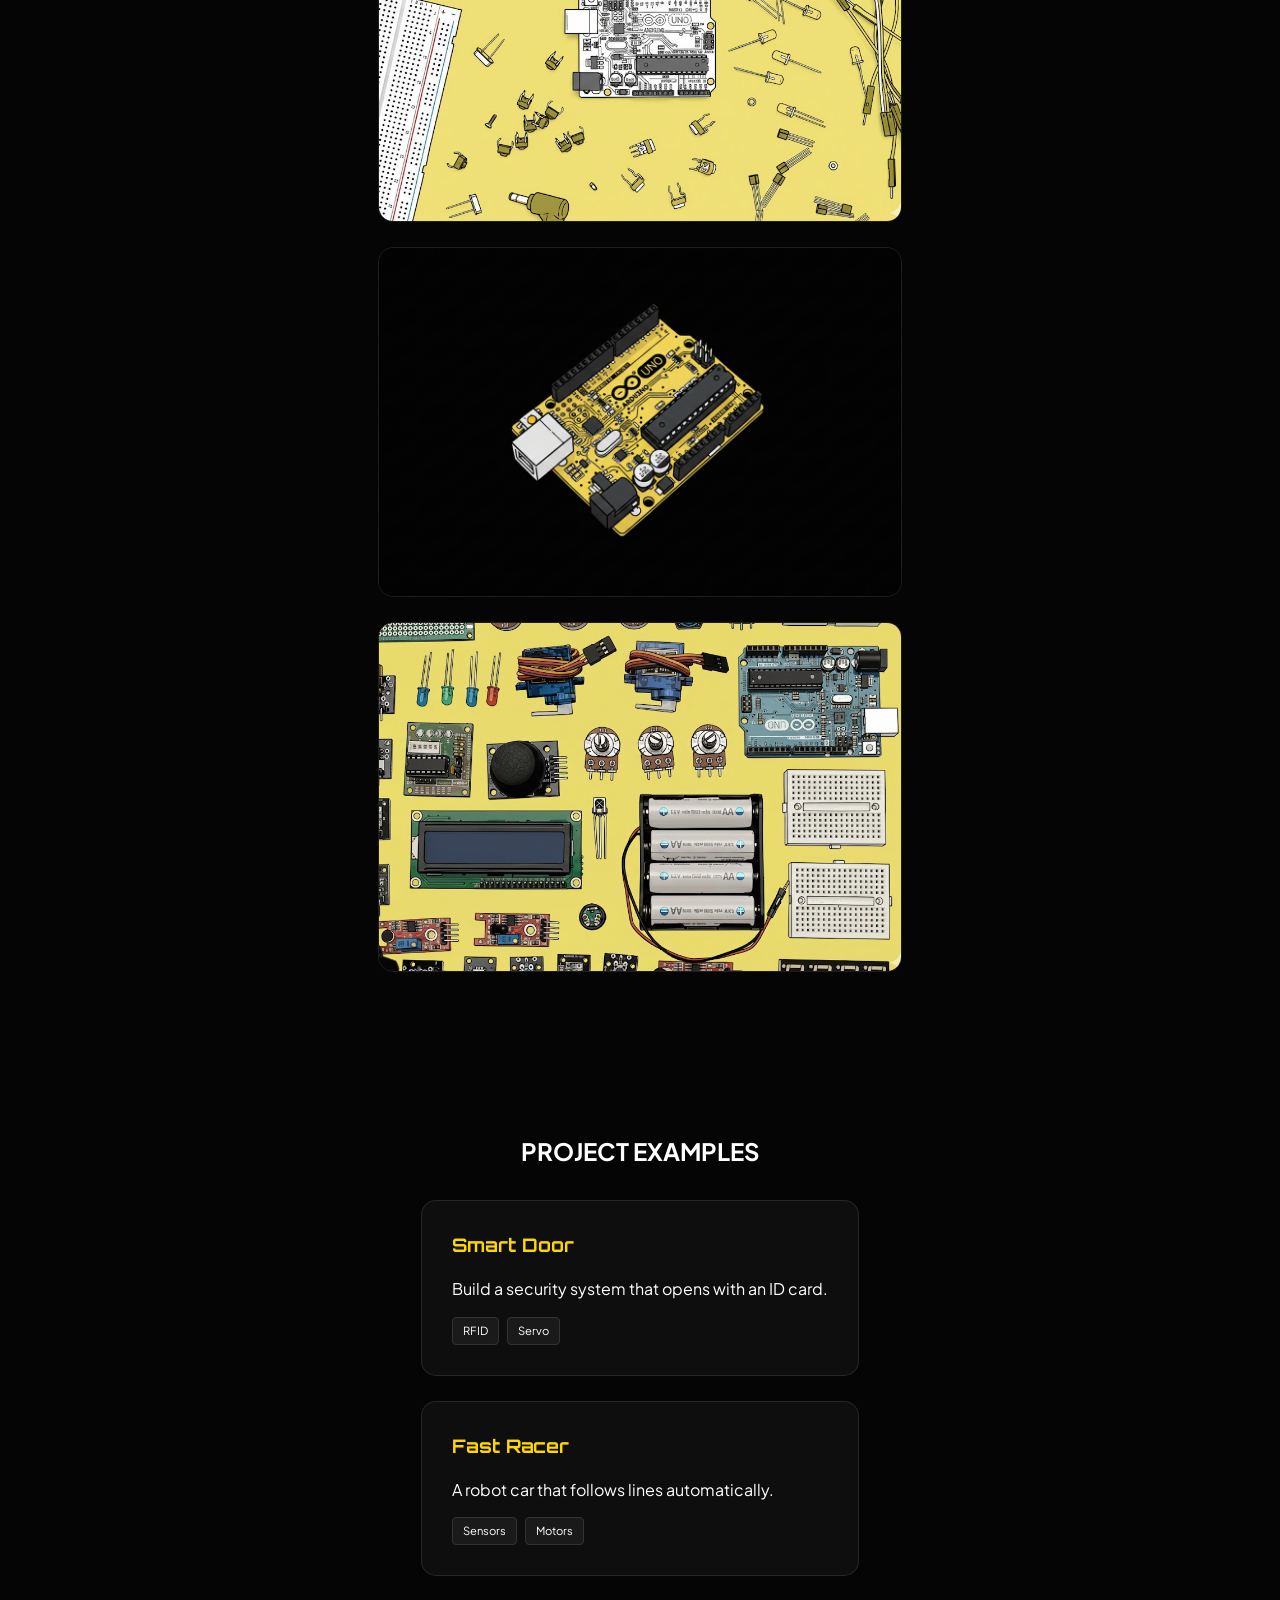
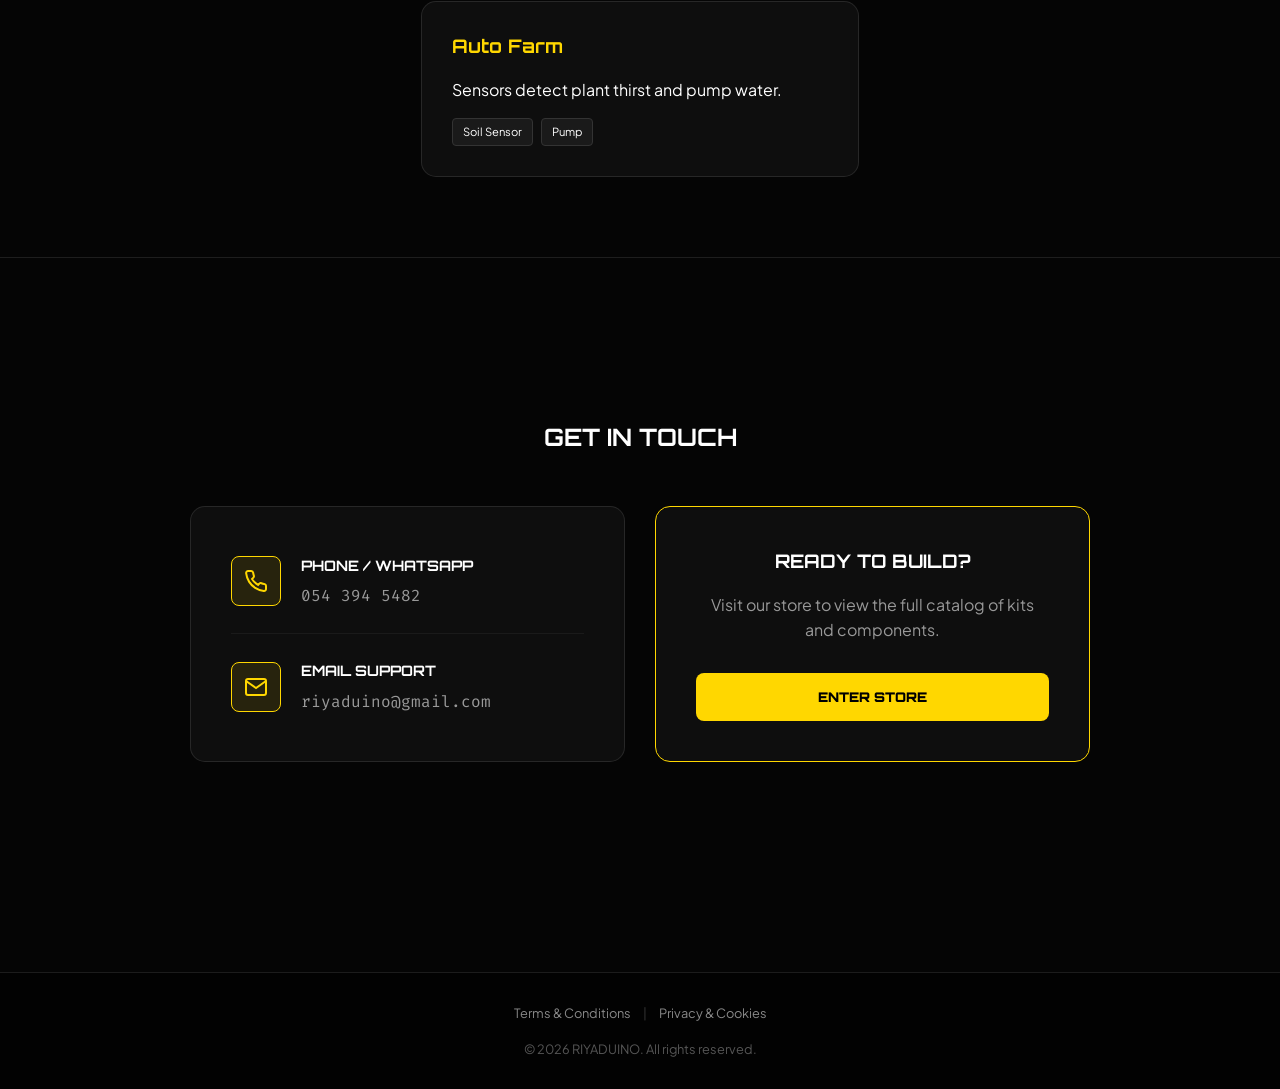
==== commit c6371c52: "Update index.html" ====
--- a/index.html
+++ b/index.html
@@ -3,16 +3,6 @@
 <head>
     <meta charset="UTF-8">
     <meta name="viewport" content="width=device-width, initial-scale=1.0">
-    
-    <script async src="https://www.googletagmanager.com/gtag/js?id=G-Z40P3G0YPG"></script>
-    <script>
-      window.dataLayer = window.dataLayer || [];
-      function gtag(){dataLayer.push(arguments);}
-      gtag('js', new Date());
-
-      gtag('config', 'G-Z40P3G0YPG');
-    </script>
-
     <title>RIYADUINO | Systems Online</title>
 
     <link href="https://fonts.googleapis.com/css2?family=Orbitron:wght@500;700;900&family=Plus+Jakarta+Sans:wght@300;400;600&family=Syne:wght@700;800&family=Fira+Code:wght@400;500&family=IBM+Plex+Sans+Arabic:wght@300;400;700&display=swap" rel="stylesheet">
@@ -191,19 +181,18 @@
         
         .gallery-item { border-radius: 15px; height: 350px; overflow: hidden; border: var(--border-tech); position: relative; transition: 0.4s; }
         
-        /* Updated Image Styles for Zoom Effect */
         .gallery-item img { 
             width: 100%; 
             height: 100%; 
             object-fit: cover; 
             filter: grayscale(20%); 
-            transform: scale(1.1); /* Zoomed in by default */
+            transform: scale(1.1); 
             transition: 0.6s cubic-bezier(0.4, 0, 0.2, 1); 
         }
         
         .gallery-item:hover img { 
             filter: grayscale(0%); 
-            transform: scale(1.2); /* Zoomed in more on hover */
+            transform: scale(1.2); 
         }
 
         /* --- PROJECTS --- */
@@ -215,9 +204,35 @@
         .tag-box { display: flex; gap: 8px; margin-top: 15px; flex-wrap: wrap; }
         .tag { background: #1a1a1a; padding: 4px 10px; font-size: 0.7rem; border-radius: 4px; border: 1px solid #333; }
 
-        /* --- ACTION AREA --- */
+        /* --- ACTION & CONTACT AREA --- */
         .contact-area { flex-grow: 1; padding-bottom: 80px; }
         .form-box { max-width: 550px; margin: 0 auto; background: var(--bg-panel); padding: 40px; border-radius: 15px; border: var(--border-tech); text-align: center; }
+        
+        /* New Contact Grid Styles */
+        .contact-grid {
+            display: grid; grid-template-columns: 1fr 1fr; gap: 30px;
+            max-width: 900px; margin: 0 auto; align-items: stretch;
+        }
+        .contact-card {
+            background: var(--bg-panel); border: var(--border-tech); border-radius: 15px;
+            padding: 40px; text-align: left; transition: 0.3s; position: relative;
+            overflow: hidden; display: flex; flex-direction: column; justify-content: center;
+        }
+        .contact-card:hover { border-color: var(--gold-primary); box-shadow: 0 0 30px rgba(0,0,0,0.5); }
+        .contact-row {
+            display: flex; align-items: center; gap: 20px; margin-bottom: 25px;
+            padding-bottom: 25px; border-bottom: 1px solid rgba(255,255,255,0.05);
+        }
+        .contact-row:last-child { border-bottom: none; margin-bottom: 0; padding-bottom: 0; }
+        .icon-box {
+            width: 50px; height: 50px; background: rgba(255, 215, 0, 0.1);
+            border: 1px solid var(--gold-primary); border-radius: 8px;
+            display: flex; align-items: center; justify-content: center; color: var(--gold-primary);
+        }
+        .c-details h5 { font-family: 'Orbitron'; color: #fff; font-size: 0.9rem; margin-bottom: 5px; }
+        .c-details a { color: var(--text-grey); text-decoration: none; font-size: 1rem; transition: 0.3s; font-family: 'Fira Code', monospace; }
+        .c-details a:hover { color: var(--gold-primary); text-shadow: 0 0 10px var(--gold-glow); }
+
         .btn { width: 100%; padding: 16px; background: var(--gold-primary); color: #000; border: none; font-family: 'Orbitron', sans-serif; font-weight: 900; cursor: pointer; border-radius: 8px; transition: 0.3s; }
         .btn:hover { background: #fff; box-shadow: 0 0 15px var(--gold-glow); }
 
@@ -293,6 +308,11 @@
             .gallery-wrap, .section-container, .about-section { padding: 50px 20px; }
             .form-box { padding: 30px 20px; }
             .card { padding: 25px; }
+            
+            .contact-grid { grid-template-columns: 1fr; }
+            .contact-card { padding: 30px; text-align: center; }
+            .contact-row { flex-direction: column; gap: 10px; }
+            .c-details h5 { margin-top: 10px; }
         }
     </style>
 </head>
@@ -378,9 +398,41 @@
         </div>
     </section>
 
-    <section class="contact-area" id="contact">
-        <div class="form-box">
-            <button onclick="window.location.href='store.html'" class="btn" data-en="GO TO STORE" data-ar="اذهب للمتجر">GO TO STORE</button>
+    <section class="contact-area" id="contact" style="padding: 80px 20px; border-top: var(--border-tech);">
+        <div class="section-container">
+            <h2 style="text-align: center; font-family: 'Orbitron'; color: #fff; margin-bottom: 50px;">
+                <span data-en="GET IN TOUCH" data-ar="تواصل معنا">GET IN TOUCH</span>
+            </h2>
+            
+            <div class="contact-grid">
+                <div class="contact-card">
+                    <div class="contact-row">
+                        <div class="icon-box">
+                            <svg width="24" height="24" viewBox="0 0 24 24" fill="none" stroke="currentColor" stroke-width="2"><path d="M22 16.92v3a2 2 0 0 1-2.18 2 19.79 19.79 0 0 1-8.63-3.07 19.5 19.5 0 0 1-6-6 19.79 19.79 0 0 1-3.07-8.67A2 2 0 0 1 4.12 2h3a2 2 0 0 1 2 1.72 12.84 12.84 0 0 0 .7 2.81 2 2 0 0 1-.45 2.11L8.09 9.91a16 16 0 0 0 6 6l1.27-1.27a2 2 0 0 1 2.11-.45 12.84 12.84 0 0 0 2.81.7A2 2 0 0 1 22 16.92z"></path></svg>
+                        </div>
+                        <div class="c-details">
+                            <h5 data-en="PHONE / WHATSAPP" data-ar="الهاتف / واتساب">PHONE / WHATSAPP</h5>
+                            <a href="tel:0543945482" dir="ltr">054 394 5482</a>
+                        </div>
+                    </div>
+
+                    <div class="contact-row">
+                        <div class="icon-box">
+                            <svg width="24" height="24" viewBox="0 0 24 24" fill="none" stroke="currentColor" stroke-width="2"><path d="M4 4h16c1.1 0 2 .9 2 2v12c0 1.1-.9 2-2 2H4c-1.1 0-2-.9-2-2V6c0-1.1.9-2 2-2z"></path><polyline points="22,6 12,13 2,6"></polyline></svg>
+                        </div>
+                        <div class="c-details">
+                            <h5 data-en="EMAIL SUPPORT" data-ar="البريد الإلكتروني">EMAIL SUPPORT</h5>
+                            <a href="mailto:riyaduino@gmail.com">riyaduino@gmail.com</a>
+                        </div>
+                    </div>
+                </div>
+
+                <div class="contact-card" style="align-items: center; text-align: center; border-color: var(--gold-primary);">
+                    <h3 data-en="READY TO BUILD?" data-ar="مستعد للابتكار؟" style="font-family: 'Orbitron'; margin-bottom: 15px; color: #fff;">READY TO BUILD?</h3>
+                    <p data-en="Visit our store to view the full catalog of kits and components." data-ar="قم بزيارة متجرنا للاطلاع على الكتالوج الكامل للحقائب والمكونات." style="color: #999; margin-bottom: 30px;">Visit our store to view the full catalog of kits and components.</p>
+                    <button onclick="window.location.href='store.html'" class="btn" data-en="ENTER STORE" data-ar="دخول المتجر">ENTER STORE</button>
+                </div>
+            </div>
         </div>
     </section>
 
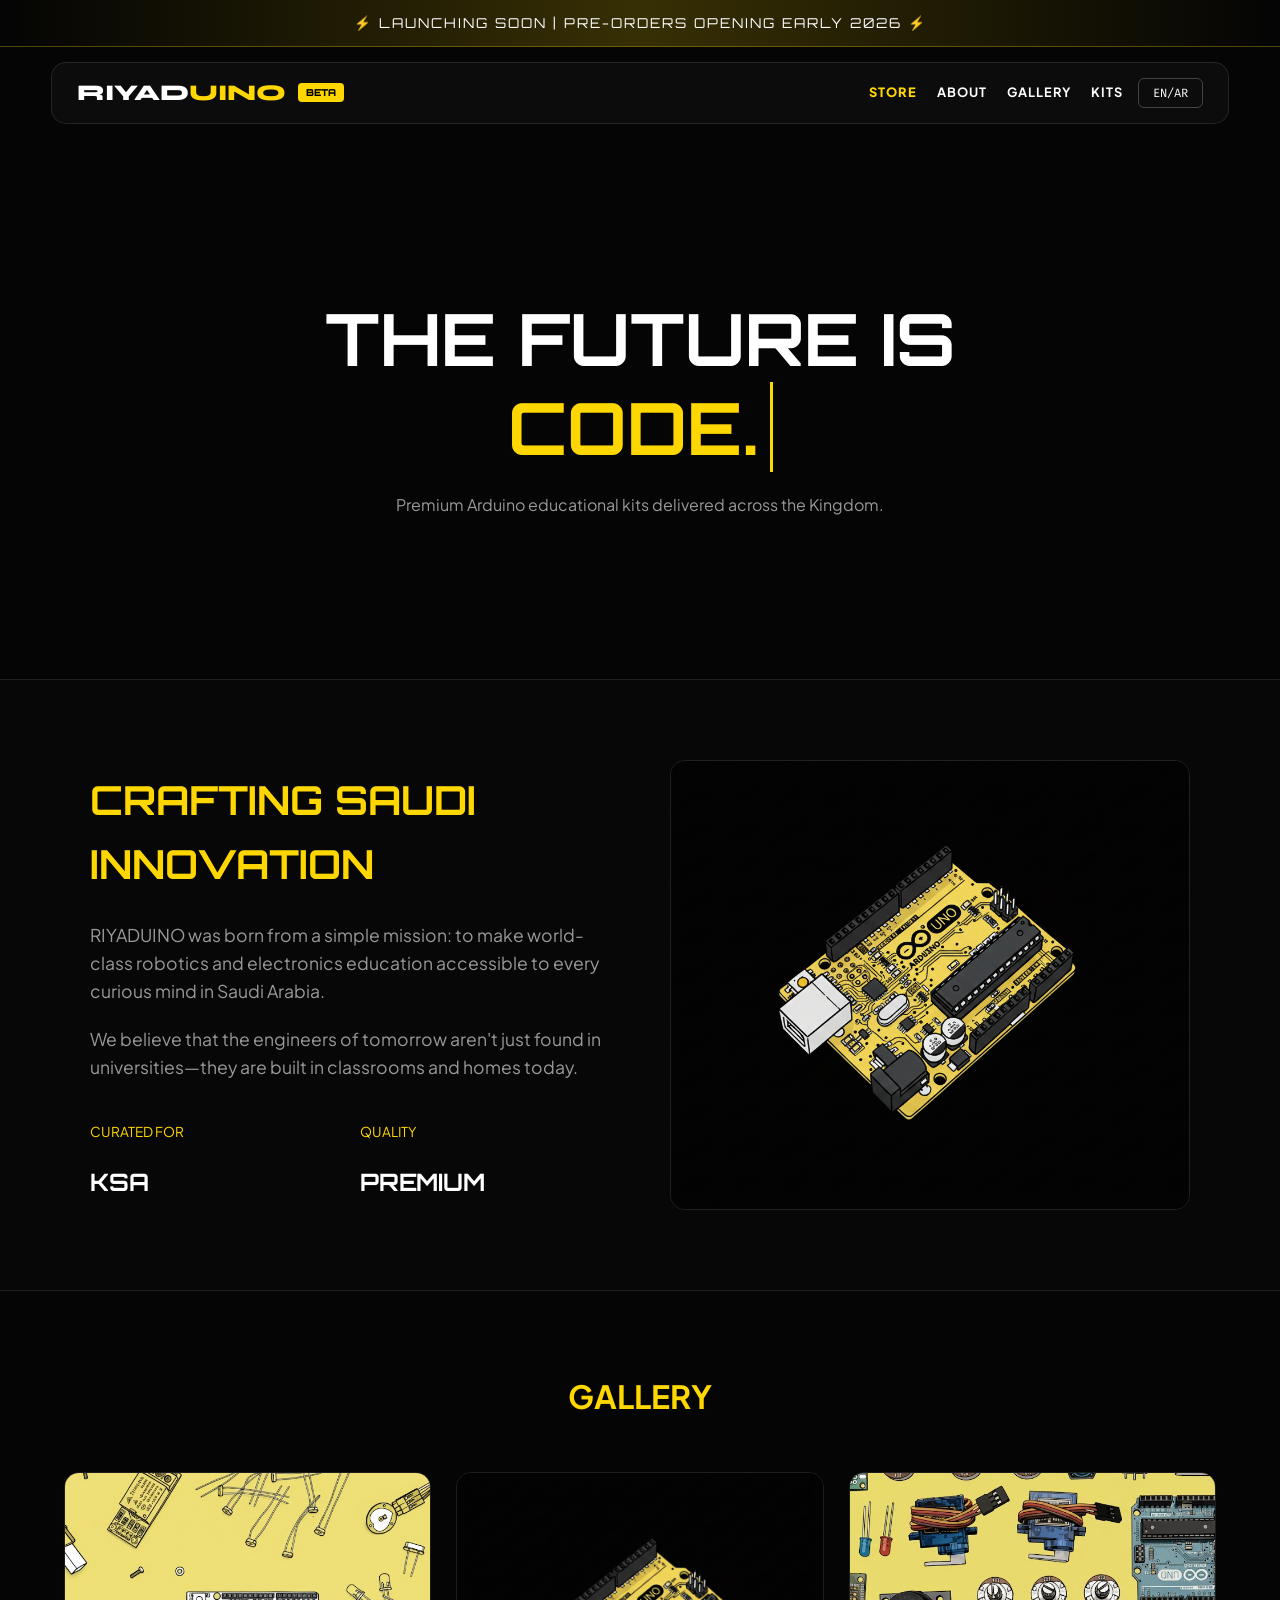
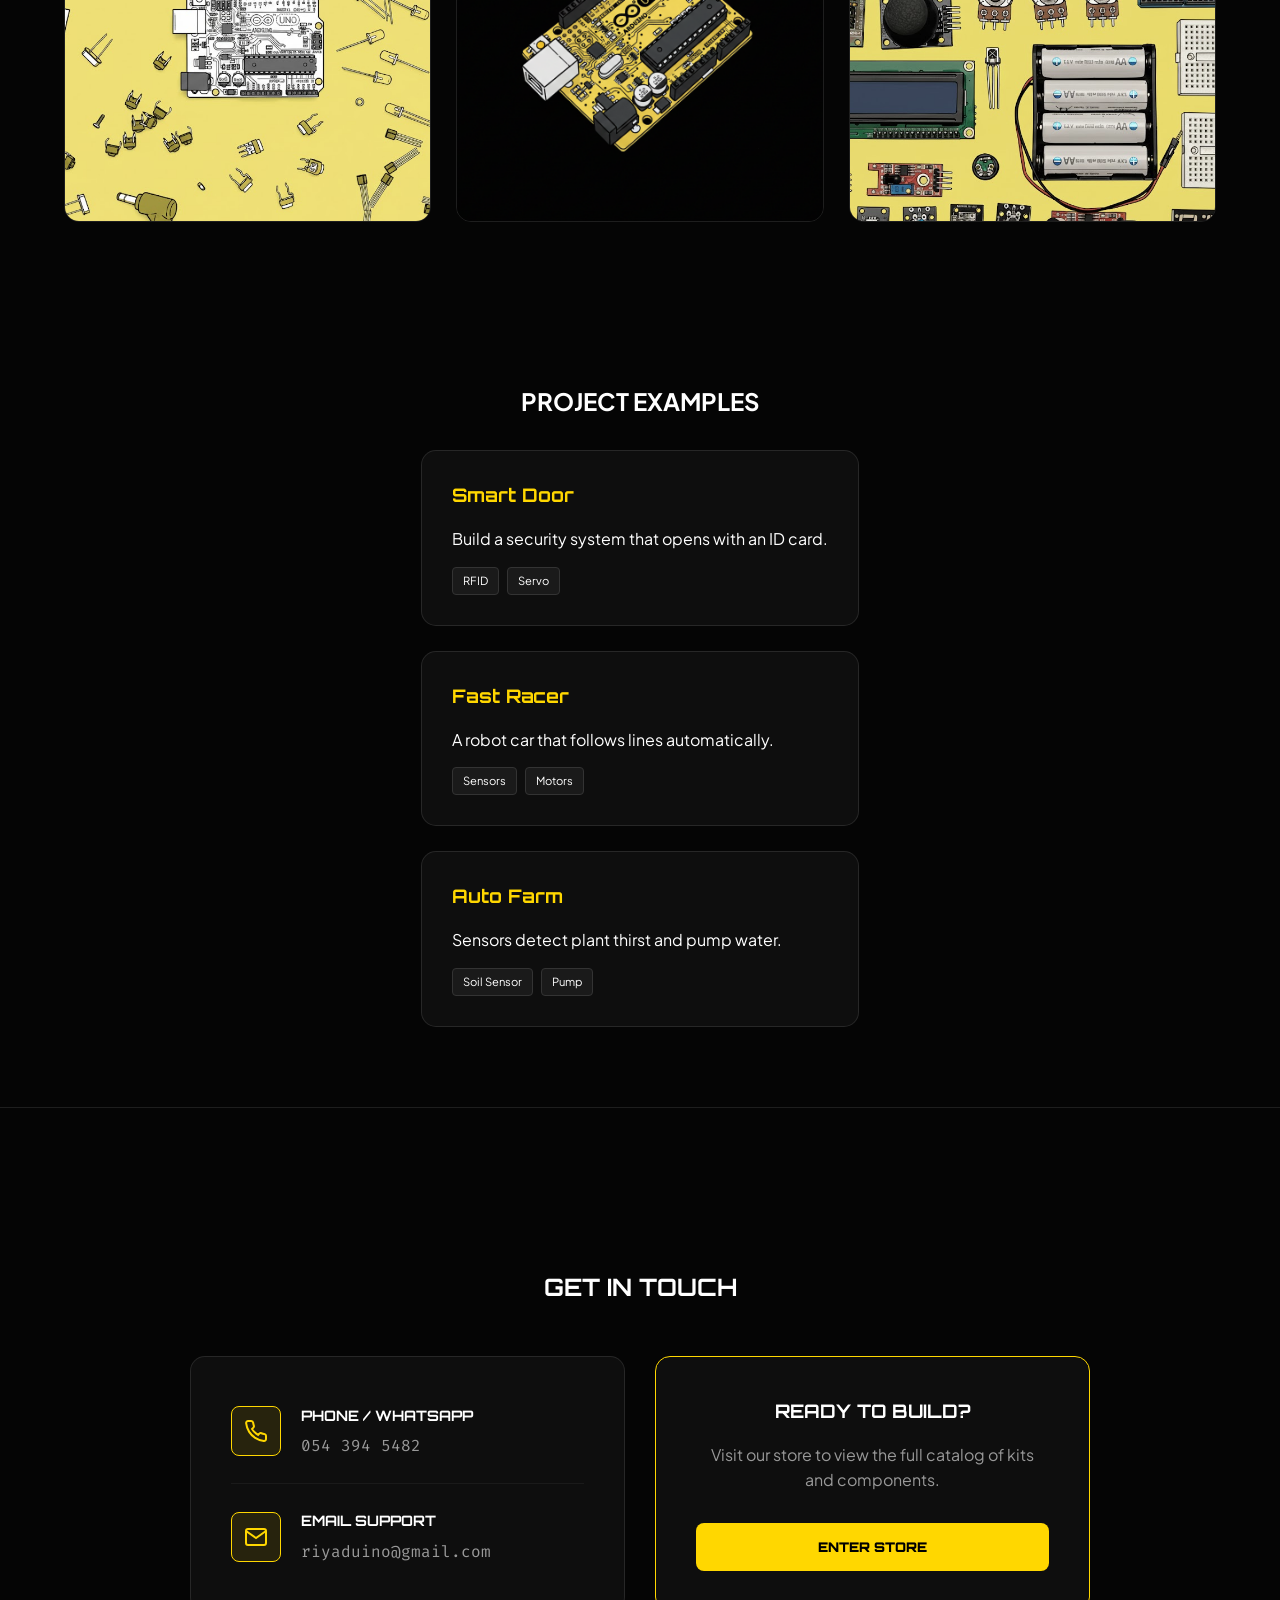
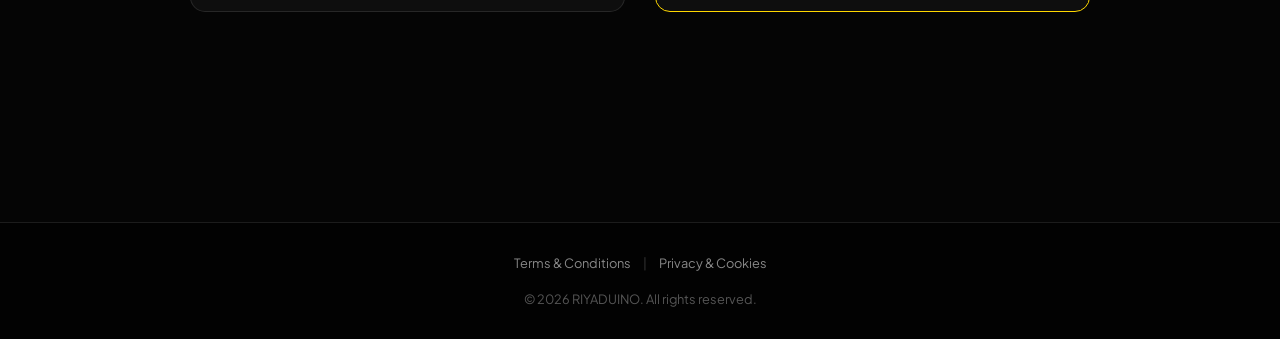
==== commit 3c00951b: "Update index.html" ====
--- a/index.html
+++ b/index.html
@@ -11,7 +11,7 @@
         /* --- CUSTOM FONT SETUP --- */
         @font-face {
             font-family: 'Badeen Display';
-            src: url('fonts/BadeenDisplay-Regular.woff2') format('woff2'); 
+            src: url('fonts/BadeenDisplay-Regular.woff2') format('woff2'); /* Ensure path is correct */
             font-weight: 400;
             font-style: normal;
             font-display: swap;
@@ -177,7 +177,8 @@
         /* --- GALLERY --- */
         .gallery-wrap { padding: 80px 5%; max-width: 1300px; margin: 0 auto; }
         .gallery-header { text-align: center; margin-bottom: 50px; }
-        .gallery-grid { display: grid; grid-template-columns: repeat(auto-fit, minmax(280px, 1fr)); gap: 25px; }
+        /* Explicit columns to keep images side-by-side on desktop */
+        .gallery-grid { display: grid; grid-template-columns: repeat(3, 1fr); gap: 25px; }
         
         .gallery-item { border-radius: 15px; height: 350px; overflow: hidden; border: var(--border-tech); position: relative; transition: 0.4s; }
         
@@ -306,6 +307,8 @@
 
             .hero { padding: 40px 20px; min-height: 50vh; }
             .gallery-wrap, .section-container, .about-section { padding: 50px 20px; }
+            /* Mobile stack for gallery */
+            .gallery-grid { grid-template-columns: 1fr; }
             .form-box { padding: 30px 20px; }
             .card { padding: 25px; }
             
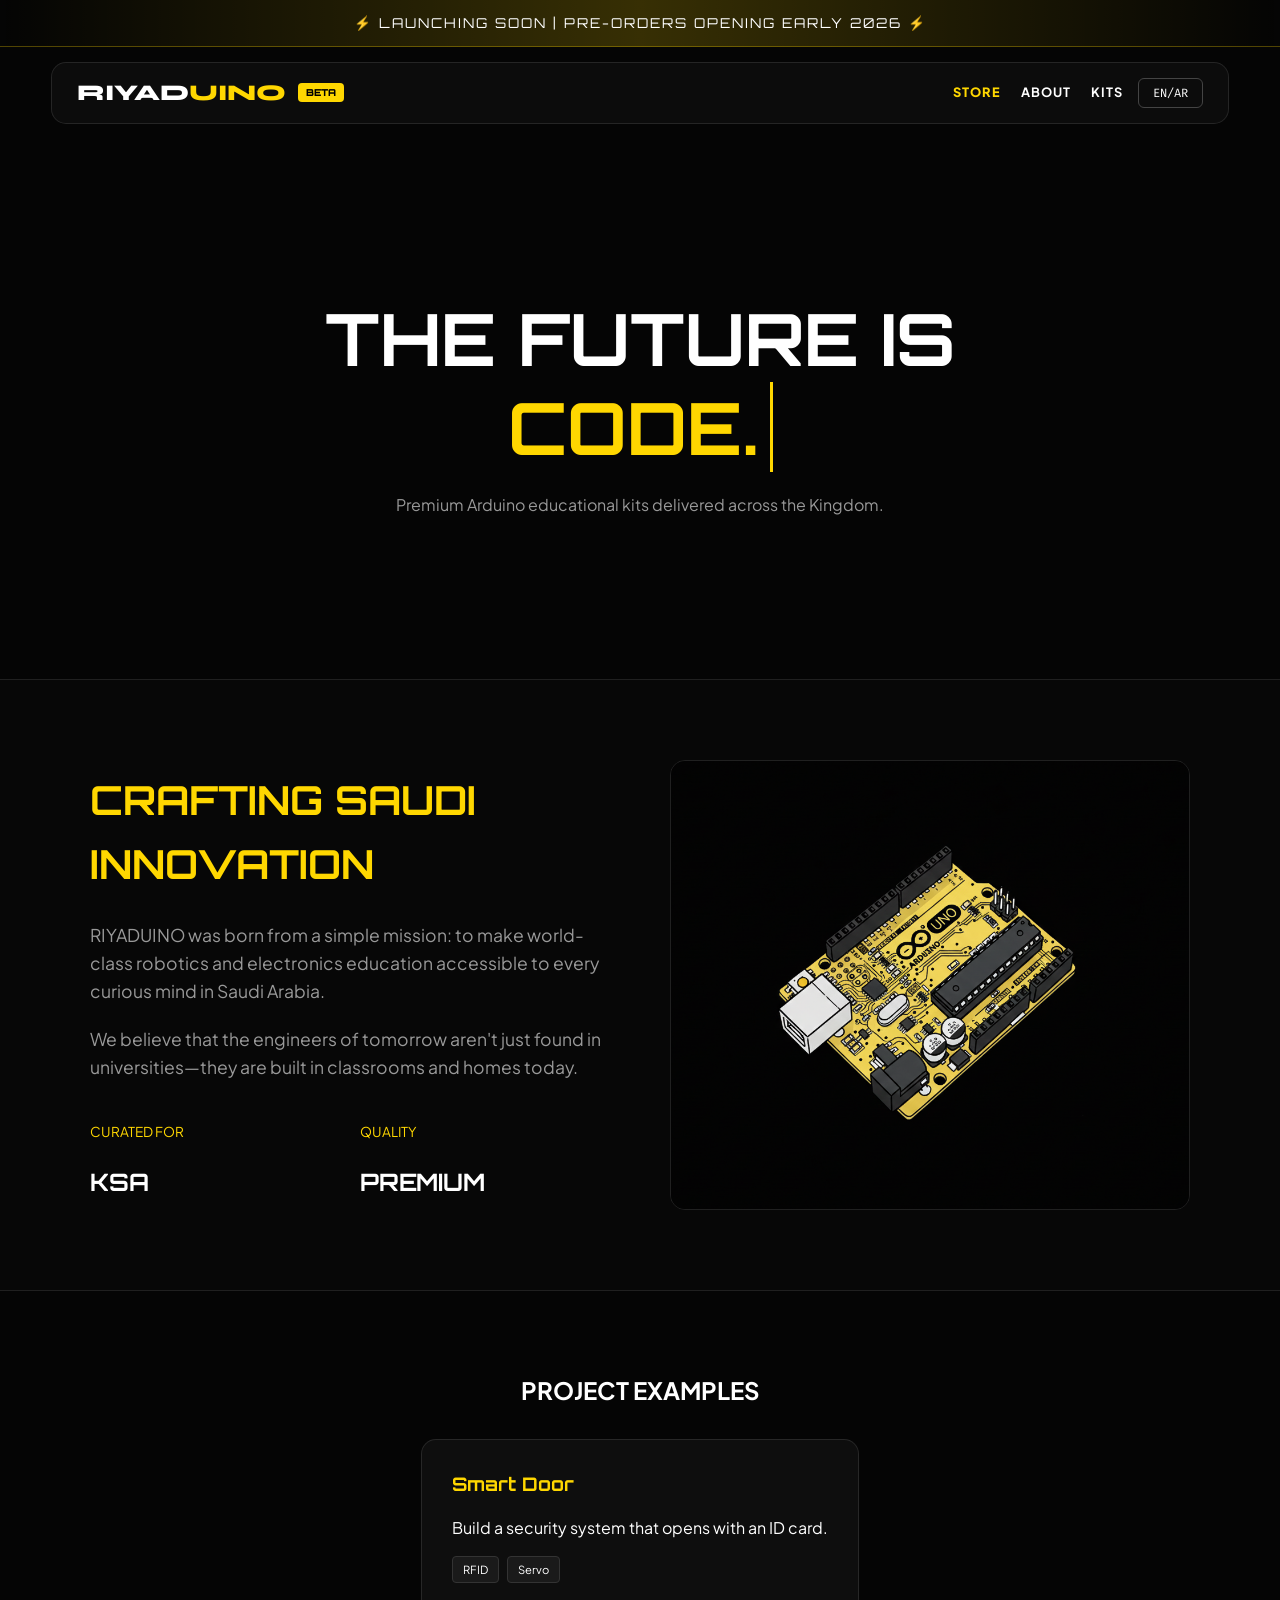
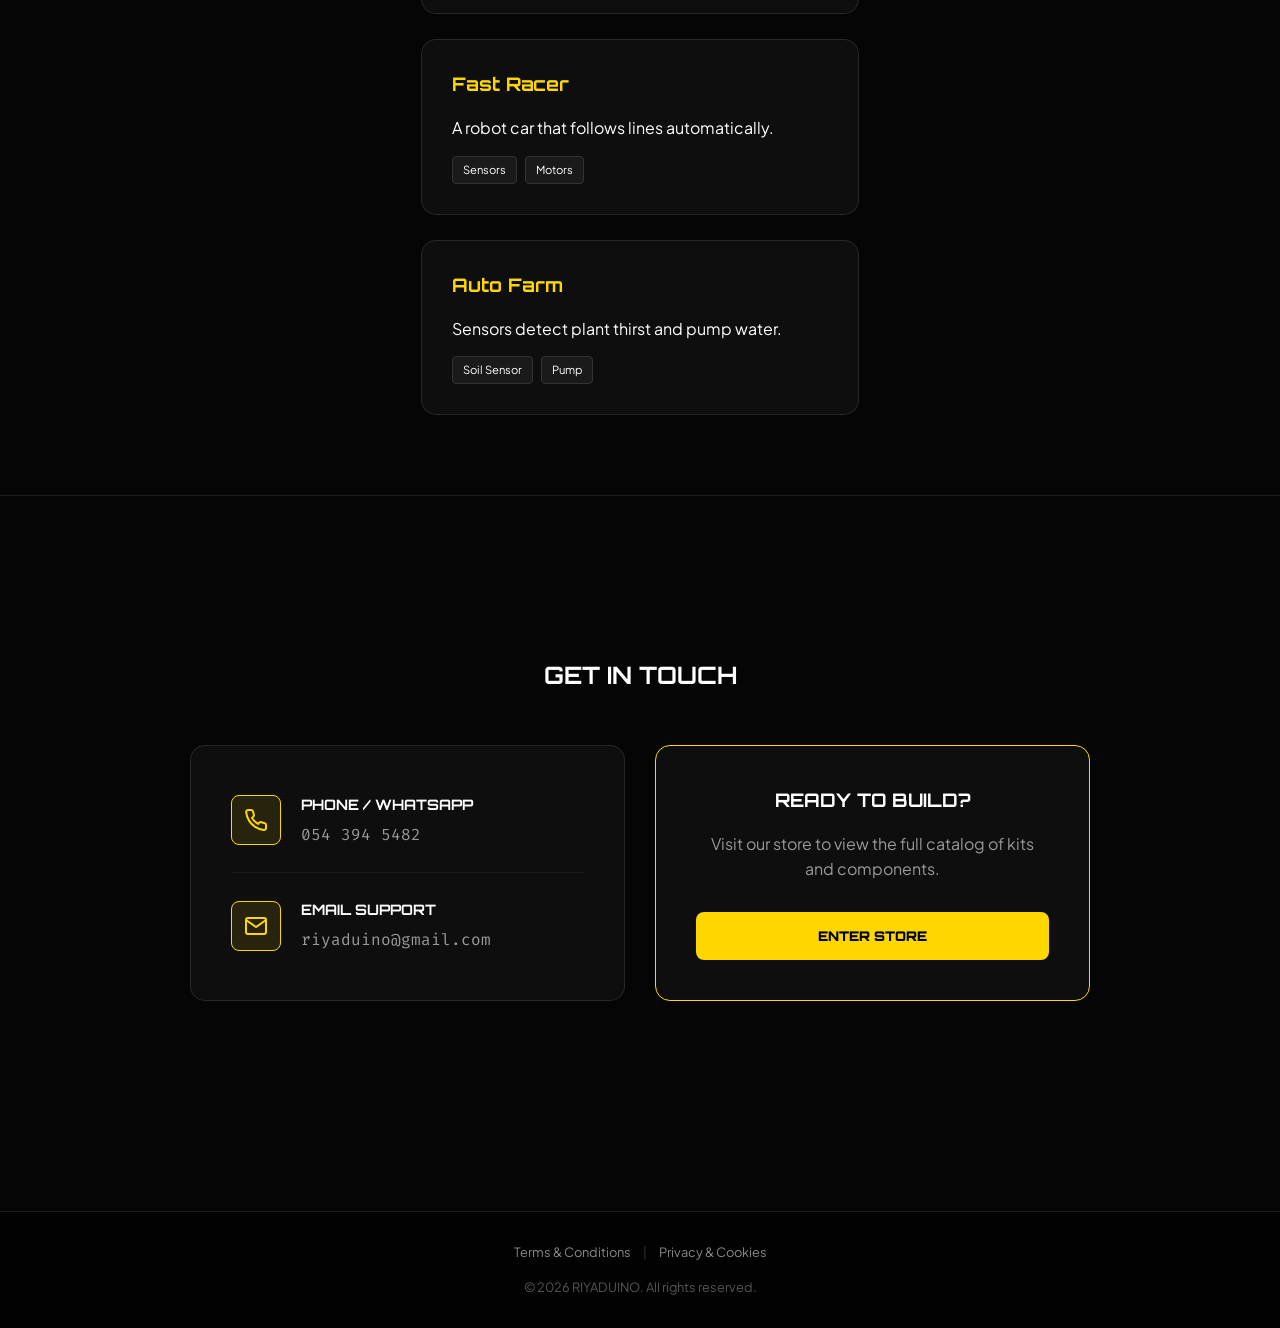
==== commit 27ca3000: "Update index.html" ====
--- a/index.html
+++ b/index.html
@@ -174,12 +174,7 @@
         .stat-item h4 { font-family: 'Orbitron', sans-serif; color: #fff; font-size: 1.5rem; }
         .stat-item p { font-size: 0.85rem; color: var(--gold-primary); }
 
-        /* --- GALLERY --- */
-        .gallery-wrap { padding: 80px 5%; max-width: 1300px; margin: 0 auto; }
-        .gallery-header { text-align: center; margin-bottom: 50px; }
-        /* Explicit columns to keep images side-by-side on desktop */
-        .gallery-grid { display: grid; grid-template-columns: repeat(3, 1fr); gap: 25px; }
-        
+        /* --- RETAINED GALLERY ITEM STYLES FOR ABOUT SECTION --- */
         .gallery-item { border-radius: 15px; height: 350px; overflow: hidden; border: var(--border-tech); position: relative; transition: 0.4s; }
         
         .gallery-item img { 
@@ -306,9 +301,8 @@
             .lang-btn { margin: 10px 0 0 0; width: 120px; text-align: center; }
 
             .hero { padding: 40px 20px; min-height: 50vh; }
-            .gallery-wrap, .section-container, .about-section { padding: 50px 20px; }
-            /* Mobile stack for gallery */
-            .gallery-grid { grid-template-columns: 1fr; }
+            .section-container, .about-section { padding: 50px 20px; }
+            
             .form-box { padding: 30px 20px; }
             .card { padding: 25px; }
             
@@ -340,7 +334,6 @@
         <div class="nav-links" id="nav-list">
             <a href="store.html" data-en="STORE" data-ar="المتجر" style="color: var(--gold-primary); font-weight: 900;">STORE</a>
             <a href="#about" data-en="ABOUT" data-ar="عنّا">ABOUT</a>
-            <a href="#gallery" data-en="GALLERY" data-ar="المعرض">GALLERY</a>
             <a href="#projects" data-en="KITS" data-ar="الحقائب">KITS</a>
             <button class="lang-btn" onclick="toggleLang()">EN/AR</button>
         </div>
@@ -366,17 +359,6 @@
             <div class="gallery-item" style="height: 450px;">
                 <img src="image 04.jpg" alt="Innovation">
             </div>
-        </div>
-    </section>
-
-    <section class="gallery-wrap" id="gallery">
-        <div class="gallery-header">
-            <h2 data-en="GALLERY" data-ar="المعرض" style="font-size: 2rem; color: var(--gold-primary);">GALLERY</h2>
-        </div>
-        <div class="gallery-grid">
-            <div class="gallery-item"><img src="unnamed (1).jpg" alt="Gallery Item 1"></div>
-            <div class="gallery-item"><img src="image 04.jpg" alt="Gallery Item 2"></div>
-            <div class="gallery-item"><img src="unnamed.jpg" alt="Gallery Item 3"></div>
         </div>
     </section>
 
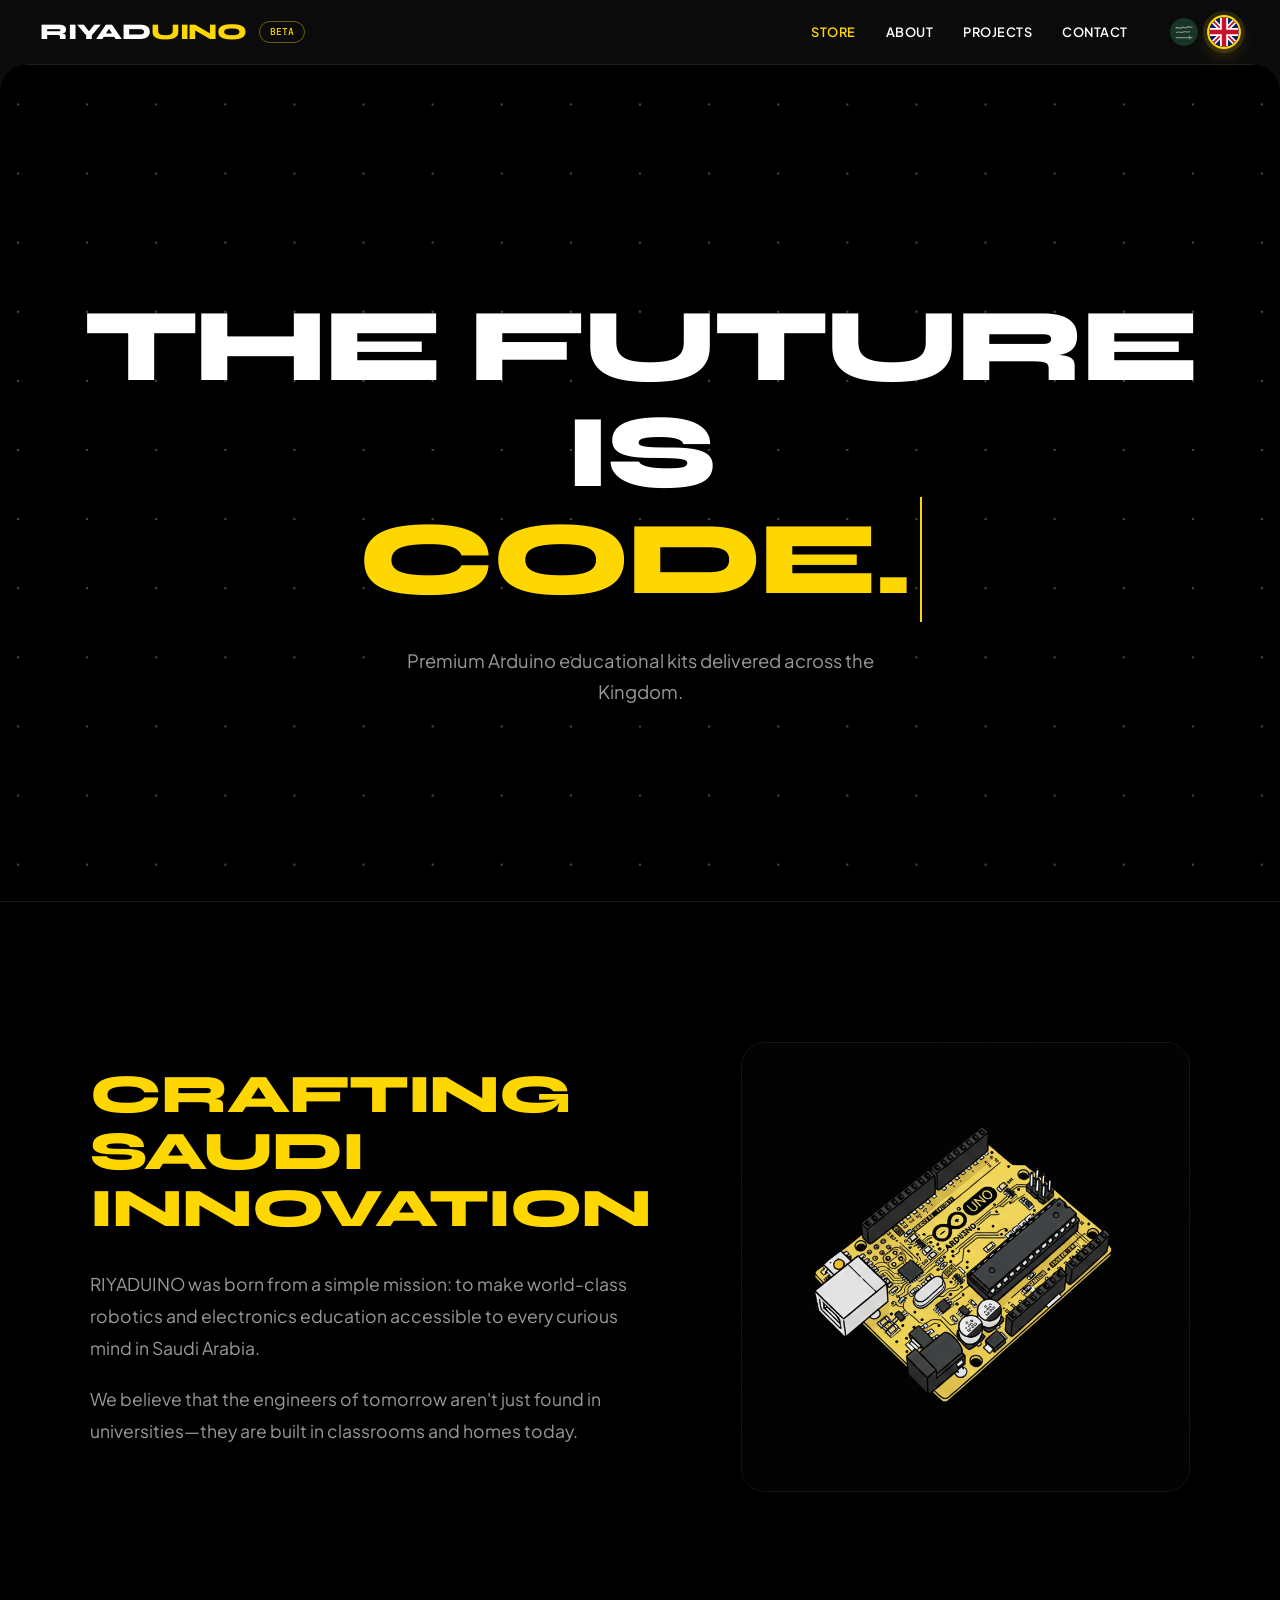
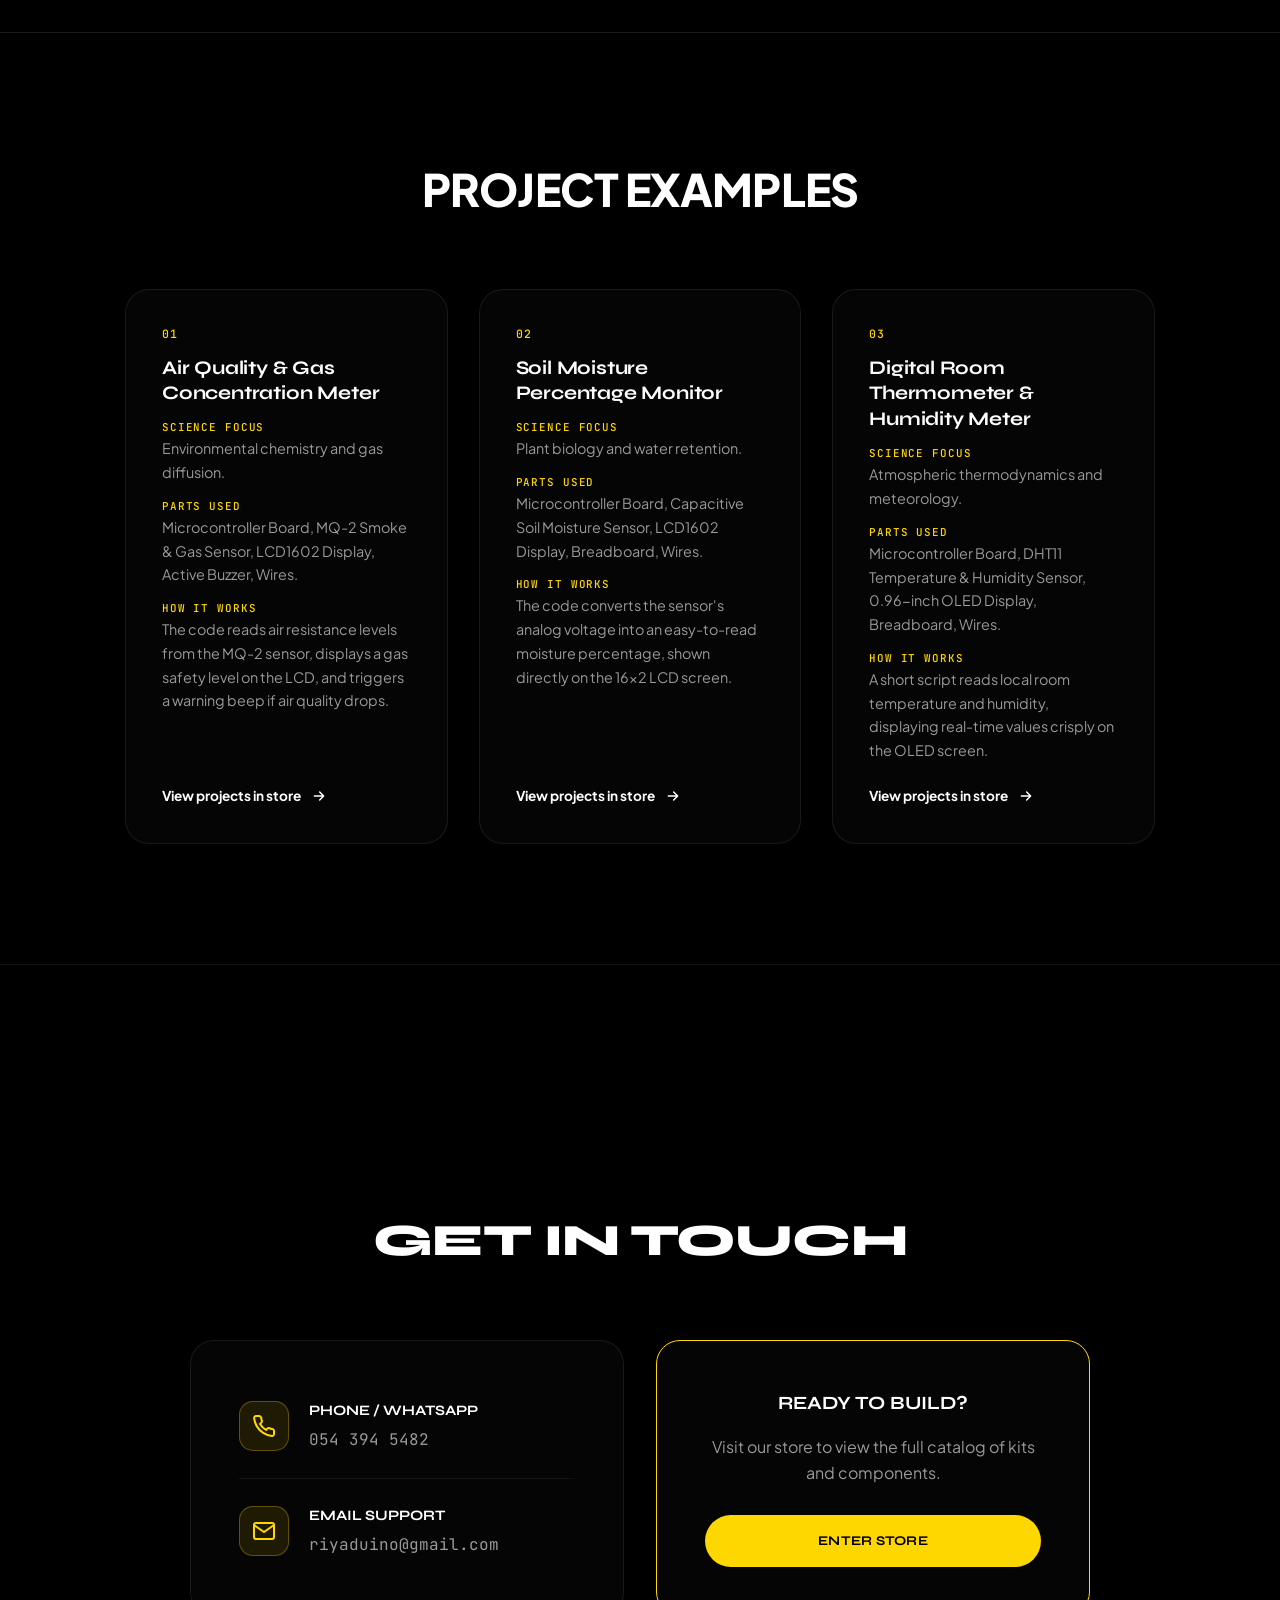
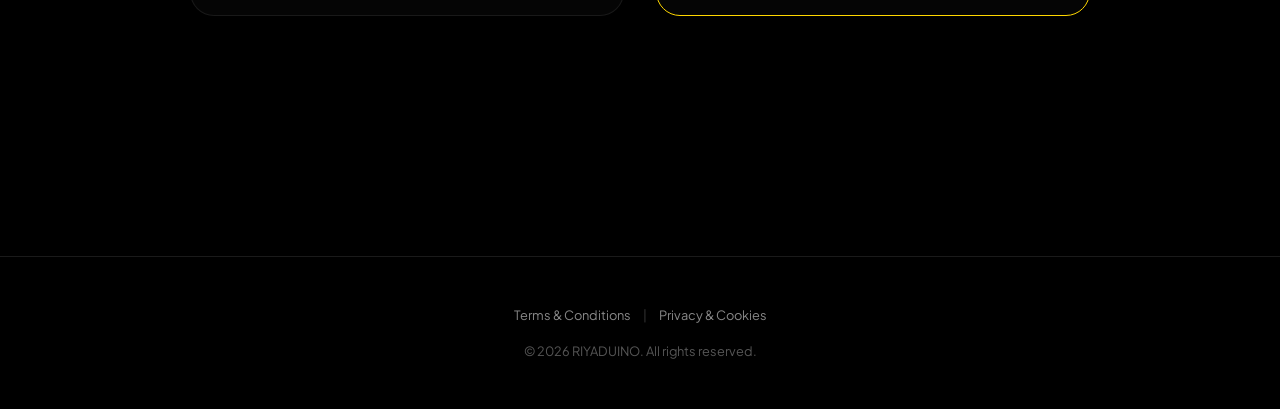
==== commit da4e81c1: "Update index.html" ====
--- a/index.html
+++ b/index.html
@@ -2,21 +2,13 @@
 <html lang="en">
 <head>
     <meta charset="UTF-8">
-    <meta name="viewport" content="width=device-width, initial-scale=1.0">
+    <meta name="viewport" content="width=device-width, initial-scale=1.0, viewport-fit=cover">
     <title>RIYADUINO | Systems Online</title>
 
-    <link href="https://fonts.googleapis.com/css2?family=Orbitron:wght@500;700;900&family=Plus+Jakarta+Sans:wght@300;400;600&family=Syne:wght@700;800&family=Fira+Code:wght@400;500&family=IBM+Plex+Sans+Arabic:wght@300;400;700&display=swap" rel="stylesheet">
+    <link href="https://fonts.googleapis.com/css2?family=Syne:wght@600;700;800&family=Plus+Jakarta+Sans:wght@300;400;500;600&family=JetBrains+Mono:wght@400;500&family=IBM+Plex+Sans+Arabic:wght@300;400;700&family=Syne:wght@700;800&family=Cairo:wght@600;800&family=Readex+Pro:wght@300;400;600&display=swap" rel="stylesheet">
 
     <style>
-        /* --- CUSTOM FONT SETUP --- */
-        @font-face {
-            font-family: 'Badeen Display';
-            src: url('fonts/BadeenDisplay-Regular.woff2') format('woff2'); /* Ensure path is correct */
-            font-weight: 400;
-            font-style: normal;
-            font-display: swap;
-        }
-
+        
         :root {
             --bg-deep: #050505;
             --bg-panel: #0E0E0E;
@@ -85,7 +77,7 @@
             background: linear-gradient(90deg, transparent, rgba(255, 215, 0, 0.2), transparent);
             padding: 12px 10px;
             text-align: center;
-            font-family: 'Orbitron', sans-serif;
+            font-family: var(--font-display);
             font-size: clamp(0.6rem, 2vw, 0.85rem);
             letter-spacing: 2px;
             animation: pulse 2s infinite;
@@ -113,13 +105,13 @@
             z-index: 1000;
         }
         .logo-wrap { display: flex; align-items: center; gap: 12px; }
-        .logo { font-family: 'Syne', sans-serif; font-weight: 800; font-size: clamp(1rem, 4vw, 1.4rem); color: #fff; text-decoration: none; text-transform: uppercase; }
+        .logo { font-family: var(--font-display); font-weight: 800; font-size: clamp(1rem, 4vw, 1.4rem); color: #fff; text-decoration: none; text-transform: uppercase; }
         .logo span { color: var(--gold-primary); }
         
         .beta-tag {
             background: var(--gold-primary);
             color: #000;
-            font-family: 'Orbitron', sans-serif;
+            font-family: var(--font-display);
             font-size: 0.6rem;
             font-weight: 900;
             padding: 2px 8px;
@@ -135,7 +127,7 @@
 
         .lang-btn {
             background: none; border: 1px solid #444; color: #fff; padding: 6px 14px; 
-            cursor: pointer; margin-left: 15px; border-radius: 6px; font-family: 'Fira Code', monospace; font-size: 0.75rem;
+            cursor: pointer; margin-left: 15px; border-radius: 6px; font-family: var(--font-mono); font-size: 0.75rem;
             transition: 0.3s;
         }
         .lang-btn:hover { border-color: var(--gold-primary); color: var(--gold-primary); }
@@ -161,17 +153,17 @@
             display: flex; flex-direction: column; justify-content: center; align-items: center; 
             text-align: center; padding: 60px 20px; 
         }
-        .hero h1 { font-family: 'Orbitron', sans-serif; font-size: clamp(2.2rem, 8vw, 4.5rem); margin-bottom: 10px; line-height: 1.1; }
+        .hero h1 { font-family: var(--font-display); font-size: clamp(2.2rem, 8vw, 4.5rem); margin-bottom: 10px; line-height: 1.1; }
         .typewriter { color: var(--gold-primary); border-right: 3px solid var(--gold-primary); padding-right: 12px; animation: blink 0.7s infinite; }
         @keyframes blink { 50% { border-color: transparent; } }
 
         /* --- ABOUT --- */
         .about-section { background: rgba(14, 14, 14, 0.3); border-top: var(--border-tech); border-bottom: var(--border-tech); padding: 80px 20px; }
         .about-grid { max-width: 1100px; margin: 0 auto; display: grid; grid-template-columns: 1fr 1fr; gap: 60px; align-items: center; }
-        .about-content h2 { font-family: 'Orbitron', sans-serif; font-size: clamp(1.8rem, 4vw, 2.5rem); color: var(--gold-primary); margin-bottom: 25px; }
+        .about-content h2 { font-family: var(--font-display); font-size: clamp(1.8rem, 4vw, 2.5rem); color: var(--gold-primary); margin-bottom: 25px; }
         .about-content p { color: var(--text-grey); font-size: 1.1rem; margin-bottom: 20px; }
         .stat-box { display: grid; grid-template-columns: 1fr 1fr; gap: 20px; margin-top: 40px; }
-        .stat-item h4 { font-family: 'Orbitron', sans-serif; color: #fff; font-size: 1.5rem; }
+        .stat-item h4 { font-family: var(--font-display); color: #fff; font-size: 1.5rem; }
         .stat-item p { font-size: 0.85rem; color: var(--gold-primary); }
 
         /* --- RETAINED GALLERY ITEM STYLES FOR ABOUT SECTION --- */
@@ -196,7 +188,7 @@
         .grid-3 { display: grid; grid-template-columns: repeat(auto-fit, minmax(280px, 1fr)); gap: 25px; }
         .card { background: var(--bg-panel); padding: 30px; border-radius: 15px; border: var(--border-tech); transition: 0.3s; }
         .card:hover { border-color: var(--gold-primary); transform: translateY(-5px); }
-        .card h3 { font-family: 'Orbitron', sans-serif; color: var(--gold-primary); margin-bottom: 15px; }
+        .card h3 { font-family: var(--font-display); color: var(--gold-primary); margin-bottom: 15px; }
         .tag-box { display: flex; gap: 8px; margin-top: 15px; flex-wrap: wrap; }
         .tag { background: #1a1a1a; padding: 4px 10px; font-size: 0.7rem; border-radius: 4px; border: 1px solid #333; }
 
@@ -225,11 +217,11 @@
             border: 1px solid var(--gold-primary); border-radius: 8px;
             display: flex; align-items: center; justify-content: center; color: var(--gold-primary);
         }
-        .c-details h5 { font-family: 'Orbitron'; color: #fff; font-size: 0.9rem; margin-bottom: 5px; }
-        .c-details a { color: var(--text-grey); text-decoration: none; font-size: 1rem; transition: 0.3s; font-family: 'Fira Code', monospace; }
+        .c-details h5 { font-family: var(--font-display); color: #fff; font-size: 0.9rem; margin-bottom: 5px; }
+        .c-details a { color: var(--text-grey); text-decoration: none; font-size: 1rem; transition: 0.3s; font-family: var(--font-mono); }
         .c-details a:hover { color: var(--gold-primary); text-shadow: 0 0 10px var(--gold-glow); }
 
-        .btn { width: 100%; padding: 16px; background: var(--gold-primary); color: #000; border: none; font-family: 'Orbitron', sans-serif; font-weight: 900; cursor: pointer; border-radius: 8px; transition: 0.3s; }
+        .btn { width: 100%; padding: 16px; background: var(--gold-primary); color: #000; border: none; font-family: var(--font-display); font-weight: 900; cursor: pointer; border-radius: 8px; transition: 0.3s; }
         .btn:hover { background: #fff; box-shadow: 0 0 15px var(--gold-glow); }
 
         /* --- FOOTER & LEGAL --- */
@@ -261,12 +253,12 @@
         .legal-header {
             padding: 20px; border-bottom: 1px solid #333; display: flex; justify-content: space-between; align-items: center;
         }
-        .legal-title { font-family: 'Orbitron'; color: var(--gold-primary); font-size: 1.2rem; }
+        .legal-title { font-family: var(--font-display); color: var(--gold-primary); font-size: 1.2rem; }
         .close-legal { cursor: pointer; color: #fff; font-size: 1.5rem; transition: 0.3s; }
         .close-legal:hover { color: var(--gold-primary); }
         
         .legal-body { padding: 30px; overflow-y: auto; color: #ccc; line-height: 1.7; font-size: 0.9rem; }
-        .legal-body h3 { color: #fff; margin: 20px 0 10px 0; font-family: 'Orbitron'; }
+        .legal-body h3 { color: #fff; margin: 20px 0 10px 0; font-family: var(--font-display); }
         .legal-body ul { margin-left: 20px; margin-bottom: 15px; }
         .legal-body p { margin-bottom: 15px; }
 
@@ -311,32 +303,260 @@
             .contact-row { flex-direction: column; gap: 10px; }
             .c-details h5 { margin-top: 10px; }
         }
-    </style>
+    
+:root{--font-display:'Syne',sans-serif;--font-mono:'JetBrains Mono',monospace;--ease:cubic-bezier(.22,1,.36,1);--glass:rgba(255,255,255,.05);--hair:rgba(255,255,255,.08)}
+:focus-visible{outline:2px solid var(--gold-primary);outline-offset:4px}
+
+
+.coming-soon{background:none;animation:none;border-bottom:1px solid var(--hair);font-family:var(--font-mono);font-weight:400;letter-spacing:.06em;color:var(--text-grey);padding:10px}
+nav{position:sticky;top:0;margin:0;width:100%;max-width:none;border:0;border-bottom:1px solid var(--hair);border-radius:0;background:var(--glass);-webkit-backdrop-filter:blur(10px);backdrop-filter:blur(10px);padding:16px max(24px,calc((100% - 1200px)/2))}
+.logo{display:inline-block;font-weight:800;letter-spacing:-.01em;transform-origin:left;transition:transform .6s var(--ease)}
+.logo:hover{transform:none}
+.beta-tag{background:none;color:var(--gold-primary);border:1px solid rgba(255,215,0,.4);font-family:var(--font-mono);font-weight:500;border-radius:999px;padding:2px 10px}
+.nav-links a{display:inline-block;font-weight:600;letter-spacing:.04em;margin-left:32px;transform-origin:left;transition:color .4s var(--ease),transform .5s var(--ease)}
+.nav-links a:hover{transform:none}
+.lang-btn{font-family:var(--font-mono);border-radius:999px;padding:7px 16px;border-color:rgba(255,255,255,.15);margin-left:32px;transition:all .4s var(--ease)}
+.lang-btn:hover{background:rgba(255,215,0,.08)}
+body.rtl .nav-links a,body.rtl .lang-btn{margin-left:0;margin-right:32px;transform-origin:right}
+.hero{min-height:82vh;padding:120px 24px 100px}
+.hero h1{font-weight:800;letter-spacing:-.03em;line-height:1.02;font-size:clamp(2.6rem,9vw,6.5rem);margin:0;transform:none;transition:none}
+.hero h1:hover{transform:none}
+.hero p{max-width:460px;margin-top:32px!important;font-size:1.05rem;line-height:1.7}
+.typewriter{border-right-width:2px}
+.about-section{background:none;padding:140px 24px}
+.about-grid{gap:96px}
+.about-content h2{font-weight:800;letter-spacing:-.02em;line-height:1.05;margin-bottom:32px;font-size:clamp(2rem,4.6vw,3.4rem)}
+.about-content p{line-height:1.8;max-width:56ch}
+.stat-box{gap:32px;margin-top:56px}
+.stat-item h4{font-size:1.6rem;letter-spacing:-.01em}
+.stat-item p{font-family:var(--font-mono);color:var(--text-grey);font-size:.72rem}
+.gallery-item{border-radius:24px;border-color:var(--hair)}
+.section-container{padding:120px 24px}
+.section-container>h2{font-weight:800;letter-spacing:-.02em;font-size:clamp(1.8rem,4vw,2.8rem);margin-bottom:64px!important}
+.grid-3{gap:32px}
+.card{background:rgba(255,255,255,.02);border-color:var(--hair);border-radius:24px;padding:40px;transition:transform .6s var(--ease),border-color .5s var(--ease),background .5s var(--ease)}
+.card:hover{transform:translateY(-6px);border-color:rgba(255,215,0,.35);background:rgba(255,215,0,.03)}
+.card h3{font-weight:700;font-size:1.35rem;letter-spacing:-.01em;color:#fff;transition:color .5s var(--ease)}
+.card:hover h3{color:var(--gold-primary)}
+.card p{color:var(--text-grey);line-height:1.7}
+.tag{background:none;border-color:var(--hair);font-family:var(--font-mono);border-radius:999px;padding:4px 12px;color:var(--text-grey)}
+.contact-area{padding:120px 24px!important;border-top:1px solid var(--hair)!important}
+.contact-area h2{font-weight:800;letter-spacing:-.02em;font-size:clamp(1.8rem,4vw,2.8rem)}
+.contact-grid{gap:32px}
+.contact-card{background:rgba(255,255,255,.02);border-color:var(--hair);border-radius:24px;padding:48px;transition:border-color .5s var(--ease)}
+.contact-card:hover{border-color:rgba(255,215,0,.35);box-shadow:none}
+.icon-box{border-radius:14px;border-color:rgba(255,215,0,.3)}
+.c-details h5{font-weight:700;margin-bottom:4px}
+.btn{border-radius:999px;font-weight:700;letter-spacing:.02em;padding:18px;transition:all .4s var(--ease)}
+.btn:hover{background:#fff;box-shadow:0 12px 40px -12px var(--gold-glow)}
+footer{background:none;margin-top:0;padding:48px 24px}
+.js .rv:not(.in){opacity:0;transform:translateY(32px)}
+.js .rv.in{transition:opacity .9s var(--ease) var(--d,0s),transform .9s var(--ease) var(--d,0s)}
+@media(max-width:900px){.about-grid{gap:56px}}
+@media(max-width:768px){nav{padding:14px 20px}.nav-links{top:100%;border-top:1px solid var(--hair);background:rgba(10,10,10,.8);-webkit-backdrop-filter:blur(10px);backdrop-filter:blur(10px)}.nav-links a,.lang-btn,body.rtl .nav-links a,body.rtl .lang-btn{margin:0}.hero{min-height:70vh;padding:80px 20px}.about-section,.section-container{padding:80px 20px}.contact-area{padding:80px 20px!important}.contact-card{padding:32px}}
+
+/* ===== v4 shared ===== */
+:root{--bg-deep:#000;--ease:cubic-bezier(.22,1,.36,1);--ar-body:'Readex Pro','IBM Plex Sans Arabic',sans-serif;--ar-head:'Cairo','Readex Pro',sans-serif;--logo-font:'Syne',sans-serif}
+html{scroll-behavior:smooth;-webkit-text-size-adjust:100%}
+*{scroll-behavior:auto}
+body{background:#000!important}
+img{max-width:100%}
+
+/* static dotted-grid background (no glows, no grain) */
+#bg-canvas{display:none!important}
+body::before{content:"";position:fixed;inset:0;z-index:-1;pointer-events:none;background-color:#000;background-image:radial-gradient(circle,rgba(255,255,255,.28) 1px,transparent 1.6px);background-size:clamp(44px,5.4vw,76px) clamp(44px,5.4vw,76px);background-position:center}
+
+/* navbar: same shape everywhere, ends curve inward */
+nav{position:sticky;top:0;z-index:1000;background:#0b0b0b!important;-webkit-backdrop-filter:none!important;backdrop-filter:none!important;border:0!important;border-bottom:1px solid rgba(255,255,255,.08)!important;border-radius:0!important;width:100%!important;max-width:none!important;margin:0!important;padding:14px max(20px,calc((100% - 1200px)/2))!important;display:flex;align-items:center;gap:12px;animation:navIn .8s var(--ease) backwards}
+@keyframes navIn{from{opacity:0;transform:translateY(-100%)}}
+nav::before,nav::after{content:"";position:absolute;top:100%;width:26px;height:26px;background:#0b0b0b;pointer-events:none}
+nav::before{left:0;-webkit-mask:radial-gradient(circle at 100% 100%,transparent 25px,#000 25.5px);mask:radial-gradient(circle at 100% 100%,transparent 25px,#000 25.5px)}
+nav::after{right:0;-webkit-mask:radial-gradient(circle at 0 100%,transparent 25px,#000 25.5px);mask:radial-gradient(circle at 0 100%,transparent 25px,#000 25.5px)}
+
+/* logo never changes with language */
+.logo,.logo *,body.rtl .logo,body.rtl .logo *,body.ar .logo,body.ar .logo *{font-family:var(--logo-font)!important;font-weight:800!important;letter-spacing:-.01em!important;text-shadow:none!important;text-transform:uppercase}
+.logo{direction:ltr;unicode-bidi:isolate;white-space:nowrap;display:inline-block;font-size:clamp(1.05rem,4.2vw,1.4rem)!important;text-decoration:none;color:#fff}
+.logo span{color:var(--gold-primary)}
+.logo::after{content:none!important}
+.logo span{display:inline!important}
+
+/* flags */
+.flags{display:flex;gap:8px;align-items:center}
+.flag{width:32px;height:32px;border-radius:50%;padding:0;border:2px solid transparent;background:none;cursor:pointer;opacity:.5;filter:grayscale(.45);overflow:hidden;transition:opacity .45s var(--ease),filter .45s var(--ease),transform .5s var(--ease),border-color .45s var(--ease),box-shadow .5s var(--ease)}
+.flag svg{width:100%;height:100%;display:block}
+.flag:hover{opacity:.95;filter:none;transform:translateY(-2px) scale(1.1)}
+.flag:active{transform:scale(.92)}
+.flag.active{opacity:1;filter:none;border-color:var(--gold-primary);box-shadow:0 0 0 4px rgba(255,215,0,.12),0 8px 20px -8px rgba(255,215,0,.6);transform:scale(1.06)}
+@media(max-width:480px){.flag.active{display:none}.flag{width:34px;height:34px;opacity:1;filter:none;border-color:rgba(255,255,255,.2)}}
+
+/* Arabic typography: no overlap, roomy line-height, never stretched letter-spacing */
+body.rtl,body.ar{line-height:1.8}
+body.rtl *,body.ar *{font-family:var(--ar-body)!important;letter-spacing:0!important}
+body.rtl h1,body.rtl h2,body.rtl h3,body.rtl h4,body.rtl .card h3,body.rtl .stat-item h4,body.rtl .legal-title,body.rtl .beta-tag,body.rtl .btn,
+body.ar h1,body.ar h2,body.ar h3,body.ar h4,body.ar .p-title,body.ar .p-price,body.ar .eyebrow,body.ar .btn-gold,body.ar .custom-cta,body.ar .low-stock-badge,body.ar .out-of-stock-badge,body.ar .badge,body.ar .google-auth-btn{font-family:var(--ar-head)!important;font-weight:800!important;letter-spacing:0!important;text-shadow:none!important}
+body.rtl h1,body.ar h1{line-height:1.45!important;padding-block:.08em}
+body.rtl h2,body.ar h2{line-height:1.5!important}
+body.rtl p,body.ar p{line-height:1.9}
+
+/* smoother, consistent press / hover motion */
+button,.btn,.btn-gold,.custom-cta,.icon-btn,.flag,.card,.product-card{-webkit-tap-highlight-color:transparent}
+button:active,.btn:active{transform:scale(.97)}
+
+
+/* ===== v4 home ===== */
+:root{--bg-panel:#0b0b0b}
+.coming-soon{display:none!important}
+.menu-toggle span{transition:transform .5s var(--ease),opacity .3s}
+.menu-toggle.open span:nth-child(1){transform:translateY(7px) rotate(45deg)}
+.menu-toggle.open span:nth-child(2){opacity:0;transform:scaleX(.2)}
+.menu-toggle.open span:nth-child(3){transform:translateY(-7px) rotate(-45deg)}
+.nav-links{margin-inline-start:auto}
+.nav-links a,body.rtl .nav-links a{margin:0!important;margin-inline-start:30px!important;position:relative;color:#fff;transition:color .4s var(--ease)}
+.nav-links a:hover{transform:none!important;color:var(--gold-primary)}
+.nav-links a::after{content:"";position:absolute;inset-inline:0;bottom:-7px;height:2px;border-radius:2px;background:var(--gold-primary);transform:scaleX(0);transform-origin:left;transition:transform .55s var(--ease)}
+body.rtl .nav-links a::after{transform-origin:right}
+.nav-links a:hover::after{transform:scaleX(1)}
+.nav-links a.nav-store{color:var(--gold-primary)}
+.flags{margin-inline-start:28px}
+
+.hero{min-height:calc(100dvh - 64px);padding:clamp(70px,14vh,140px) 20px clamp(60px,10vh,100px)}
+.hero h1,.hero h1:hover{transform:none;transition:none}
+.hero h1{font-size:clamp(2.2rem,8.6vw,6.5rem)!important;transform-origin:center;will-change:transform;max-width:100%}
+.hero h1 .ch{display:inline-block;will-change:transform;transform-origin:center}
+.hero p{font-size:clamp(.95rem,2.4vw,1.15rem)}
+body.rtl .typewriter{border-right:0;border-left:2px solid var(--gold-primary);padding-right:0;padding-left:12px}
+.about-section{padding:clamp(70px,12vw,140px) 20px}
+.about-grid{gap:clamp(40px,7vw,96px)}
+.gallery-item{height:clamp(260px,46vw,450px)!important}
+.section-container{padding:clamp(70px,10vw,120px) 20px}
+.grid-3{grid-template-columns:repeat(auto-fit,minmax(min(100%,300px),1fr));gap:clamp(18px,2.4vw,32px)}
+
+/* project cards */
+.card.proj{position:relative;overflow:hidden;display:flex;flex-direction:column;gap:14px;text-decoration:none;color:inherit;padding:clamp(24px,3vw,36px);transition:transform .7s var(--ease),border-color .5s var(--ease),background .5s var(--ease)}
+.card.proj::after{content:"";position:absolute;inset:0;pointer-events:none;opacity:0;transition:opacity .5s var(--ease);background:radial-gradient(360px circle at var(--mx,50%) var(--my,50%),rgba(255,215,0,.1),transparent 60%)}
+.card.proj:hover::after{opacity:1}
+.card.proj:active{transform:scale(.985)}
+.proj .num{font:500 .72rem var(--font-mono);color:var(--gold-primary);letter-spacing:.1em}
+.proj h3{margin:0!important;font-size:1.2rem!important;line-height:1.35}
+.proj .meta{display:flex;flex-direction:column;gap:3px}
+.proj .meta b{font:500 .68rem var(--font-mono);letter-spacing:.08em;text-transform:uppercase;color:var(--gold-primary)}
+.proj .meta span{color:var(--text-grey);font-size:.9rem;line-height:1.65}
+body.rtl .proj .meta b{font-size:.8rem;text-transform:none}
+.proj .go{margin-top:auto;padding-top:8px;display:inline-flex;align-items:center;gap:10px;font-weight:700;font-size:.85rem;color:#fff;transition:color .4s var(--ease),gap .5s var(--ease)}
+.proj .go svg{transition:transform .55s var(--ease)}
+.card.proj:hover .go{color:var(--gold-primary);gap:14px}
+.card.proj:hover .go svg{transform:translateX(4px)}
+body.rtl .proj .go svg{scale:-1 1}
+body.rtl .card.proj:hover .go svg{transform:translateX(-4px)}
+
+/* buttons */
+.btn{position:relative;overflow:hidden;transition:transform .5s var(--ease),box-shadow .5s var(--ease),background .4s var(--ease)}
+.btn::before{content:"";position:absolute;inset:0;pointer-events:none;background:linear-gradient(110deg,transparent 30%,rgba(255,255,255,.6) 50%,transparent 70%);translate:-120% 0;transition:translate .9s var(--ease)}
+.btn:hover::before{translate:120% 0}
+.btn:hover{transform:translateY(-3px)}
+
+@media(max-width:900px){.about-grid{text-align:center}.about-content p{margin-inline:auto}}
+@media(max-width:768px){
+  nav{padding:12px 18px!important}
+  .logo-wrap{order:1}.flags{order:2;margin-inline-start:auto}.menu-toggle{order:3;margin-inline-start:6px}
+  .nav-links{display:flex!important;position:absolute;top:100%;left:0;right:0;margin:0;order:4;flex-direction:column;align-items:stretch;gap:0;padding:8px 18px 18px;background:#0b0b0b;border-bottom:1px solid rgba(255,255,255,.08);opacity:0;visibility:hidden;transform:translateY(-10px);transition:opacity .45s var(--ease),transform .55s var(--ease),visibility 0s .45s;animation:none!important;backdrop-filter:none}
+  .nav-links.active{opacity:1;visibility:visible;transform:none;transition:opacity .45s var(--ease),transform .55s var(--ease),visibility 0s}
+  .nav-links a,body.rtl .nav-links a{margin:0!important;padding:16px 4px;font-size:1.05rem!important;border-bottom:1px solid rgba(255,255,255,.06);opacity:0;transform:translateY(8px);transition:opacity .5s var(--ease),transform .6s var(--ease),color .3s}
+  .nav-links.active a{opacity:1;transform:none}
+  .nav-links.active a:nth-child(2){transition-delay:.05s}.nav-links.active a:nth-child(3){transition-delay:.1s}.nav-links.active a:nth-child(4){transition-delay:.15s}
+  .nav-links a::after{display:none}
+  .flags{margin-inline-start:auto}
+  .hero{min-height:calc(100dvh - 56px)}
+  .contact-grid{grid-template-columns:1fr}
+}
+@media(max-width:380px){.beta-tag{display:none}.hero h1{font-size:2rem!important}}
+@media(min-width:1500px){.hero h1{font-size:7.2rem!important}}
+
+/* ===== responsive: phones, foldables, tablets, laptops ===== */
+html{-webkit-text-size-adjust:100%;text-size-adjust:100%;overflow-x:clip}
+body{min-height:100vh;min-height:100dvh;overflow-x:clip;padding-left:env(safe-area-inset-left);padding-right:env(safe-area-inset-right)}
+img,video,svg,canvas{max-width:100%}
+h1,h2,h3,p,.p-title,.logo-wrap{overflow-wrap:break-word;word-break:normal}
+nav{padding-left:max(16px,calc((100% - 1200px)/2),env(safe-area-inset-left))!important;padding-right:max(16px,calc((100% - 1200px)/2),env(safe-area-inset-right))!important}
+button,.btn,.btn-gold,.icon-btn,.flag,.lang-btn,.menu-toggle{touch-action:manipulation}
+/* large laptops / desktops */
+@media(min-width:1600px){html{font-size:106%}}
+@media(min-width:2200px){html{font-size:118%}}
+/* tablets & unfolded foldables (portrait / near-square) */
+@media(min-width:601px) and (max-width:1024px){
+  .about-section,.section-container{padding-left:clamp(20px,4vw,48px);padding-right:clamp(20px,4vw,48px)}
+  .hero h1{font-size:clamp(2.6rem,9vw,5rem)!important}
+  .contact-grid{grid-template-columns:repeat(2,minmax(0,1fr))}
+  .products-grid{gap:16px!important}
+}
+@media(min-width:560px) and (max-width:768px){.products-grid{grid-template-columns:repeat(3,minmax(0,1fr))!important}}
+/* touch devices: comfortable tap targets, no sticky hover */
+@media(pointer:coarse){
+  .icon-btn{min-width:40px;min-height:40px;display:inline-grid;place-items:center}
+  .nav-links a,.opt,.f-btn,.sort,.price-row .go{min-height:44px}
+}
+@media(hover:none){.card:hover,.card.proj:hover,.product-card:hover,.btn:hover{transform:none}}
+/* landscape phones */
+@media(max-height:480px) and (orientation:landscape){
+  .hero{min-height:auto!important;padding:40px max(20px,env(safe-area-inset-left)) 40px!important}
+  .modal-overlay .detail-modal{max-height:96dvh}
+  .filters{max-height:94dvh}
+  .page-head{padding-block:16px 12px}
+}
+/* small phones */
+@media(max-width:400px){
+  .about-section,.section-container{padding-left:16px;padding-right:16px}
+  .card,.card.proj,.contact-card,.form-box{padding:20px!important}
+  .container{padding-left:max(14px,env(safe-area-inset-left))!important;padding-right:max(14px,env(safe-area-inset-right))!important}
+  .products-grid{gap:10px!important}
+  .page-head h1{font-size:clamp(1.4rem,7vw,1.8rem)}
+  .legal-body{padding:20px}
+}
+/* folded foldables / very narrow cover screens (~280-360px) */
+@media(max-width:360px){
+  nav{gap:6px!important;padding-top:9px!important;padding-bottom:9px!important}
+  .logo{font-size:1rem!important}
+  .nav-links{gap:4px!important}
+  .icon-btn{padding:3px}
+  .flag{width:30px;height:30px}
+  .hero h1{font-size:1.75rem!important}
+  .google-auth-btn{padding:7px 10px}
+  .r-bar{flex-wrap:wrap}
+  .sort{max-width:120px}
+}
+@media(max-width:300px){
+  .hero h1{font-size:1.45rem!important}
+  .products-grid{grid-template-columns:1fr!important}
+  .logo{font-size:.9rem!important}
+  .icon-btn svg{width:19px;height:19px}
+}
+/* dual-screen foldables with a hinge: keep content off the fold */
+@media(horizontal-viewport-segments:2){
+  .container,.section-container,.about-section{padding-left:max(20px,env(viewport-segment-width 0 0,0px));}
+  .modal-overlay .detail-modal{max-width:calc(env(viewport-segment-width 0 0,100vw) - 24px)}
+}
+@media(prefers-reduced-motion:reduce){*,*::before,*::after{animation-duration:.01ms!important;animation-iteration-count:1!important;transition-duration:.01ms!important}}
+</style>
+<script>document.documentElement.classList.add('js')</script>
 </head>
 <body>
-
-    <div class="coming-soon">
-        <span data-en="⚡ LAUNCHING SOON | PRE-ORDERS OPENING EARLY 2026 ⚡" data-ar="⚡ قريباً | الطلبات المسبقة تفتح أوائل 2026 ⚡">⚡ LAUNCHING SOON | PRE-ORDERS OPENING EARLY 2026 ⚡</span>
-    </div>
 
     <nav>
         <div class="logo-wrap">
             <a href="index.html" class="logo">RIYAD<span>UINO</span></a>
             <div class="beta-tag">BETA</div>
         </div>
-
-        <div class="menu-toggle" id="mobile-menu">
-            <span></span>
-            <span></span>
-            <span></span>
+        <div class="menu-toggle" id="mobile-menu" role="button" aria-label="Menu"><span></span><span></span><span></span></div>
+        <div class="nav-links" id="nav-list">
+            <a href="store.html" data-en="STORE" data-ar="المتجر" class="nav-store">STORE</a>
+            <a href="#about" data-en="ABOUT" data-ar="عنّا">ABOUT</a>
+            <a href="#projects" data-en="PROJECTS" data-ar="المشاريع">PROJECTS</a>
+            <a href="#contact" data-en="CONTACT" data-ar="تواصل">CONTACT</a>
         </div>
-
-        <div class="nav-links" id="nav-list">
-            <a href="store.html" data-en="STORE" data-ar="المتجر" style="color: var(--gold-primary); font-weight: 900;">STORE</a>
-            <a href="#about" data-en="ABOUT" data-ar="عنّا">ABOUT</a>
-            <a href="#projects" data-en="KITS" data-ar="الحقائب">KITS</a>
-            <button class="lang-btn" onclick="toggleLang()">EN/AR</button>
-        </div>
+        <div class="flags" role="group" aria-label="Language">
+<button class="flag" data-lang="ar" onclick="setLang('ar')" aria-label="العربية" title="العربية"><svg viewBox="0 0 60 60"><defs><clipPath id="fa"><circle cx="30" cy="30" r="30"/></clipPath></defs><g clip-path="url(#fa)"><rect width="60" height="60" fill="#006C35"/><path d="M13 22c4-5 8 3 12-1s8 3 12-1 7 1 10 0" stroke="#fff" stroke-width="3" fill="none" stroke-linecap="round"/><path d="M14 31c5-3 9 2 14-1s9 2 14-1" stroke="#fff" stroke-width="2.4" fill="none" stroke-linecap="round"/><path d="M13 42h34" stroke="#fff" stroke-width="2.6" stroke-linecap="round"/><path d="M42 39v6" stroke="#fff" stroke-width="2.6" stroke-linecap="round"/></g></svg></button>
+<button class="flag" data-lang="en" onclick="setLang('en')" aria-label="English" title="English"><svg viewBox="0 0 60 60"><defs><clipPath id="fe"><circle cx="30" cy="30" r="30"/></clipPath></defs><g clip-path="url(#fe)"><rect width="60" height="60" fill="#012169"/><path d="M0 0L60 60M60 0L0 60" stroke="#fff" stroke-width="10"/><path d="M0 0L60 60M60 0L0 60" stroke="#C8102E" stroke-width="3.5"/><path d="M30 0V60M0 30H60" stroke="#fff" stroke-width="16"/><path d="M30 0V60M0 30H60" stroke="#C8102E" stroke-width="9"/></g></svg></button>
+</div>
     </nav>
 
     <section class="hero">
@@ -351,10 +571,7 @@
                 <h2 data-en="CRAFTING SAUDI INNOVATION" data-ar="نصنع الابتكار السعودي">CRAFTING SAUDI INNOVATION</h2>
                 <p data-en="RIYADUINO was born from a simple mission: to make world-class robotics and electronics education accessible to every curious mind in Saudi Arabia." data-ar="ولدت ريادوينو من مهمة بسيطة: جعل تعليم الروبوتات والإلكترونيات العالمي في متناول كل عقل طموح في المملكة العربية السعودية.">RIYADUINO was born from a simple mission: to make world-class robotics and electronics education accessible to every curious mind in Saudi Arabia.</p>
                 <p data-en="We believe that the engineers of tomorrow aren't just found in universities—they are built in classrooms and homes today." data-ar="نؤمن بأن مهندسي الغد لا يوجدون فقط في الجامعات - بل يتم بناؤهم في الفصول الدراسية والمنازل اليوم.">We believe that the engineers of tomorrow aren't just found in universities—they are built in classrooms and homes today.</p>
-                <div class="stat-box">
-                    <div class="stat-item"><p data-en="CURATED FOR" data-ar="مُخصصة لـ">CURATED FOR</p><h4 data-en="KSA" data-ar="المملكة">KSA</h4></div>
-                    <div class="stat-item"><p data-en="QUALITY" data-ar="الجودة">QUALITY</p><h4 data-en="PREMIUM" data-ar="فاخرة">PREMIUM</h4></div>
-                </div>
+                
             </div>
             <div class="gallery-item" style="height: 450px;">
                 <img src="image 04.jpg" alt="Innovation">
@@ -365,27 +582,36 @@
     <section class="section-container" id="projects">
         <h2 style="margin-bottom: 30px; text-align: center;" data-en="PROJECT EXAMPLES" data-ar="أمثلة المشاريع">PROJECT EXAMPLES</h2>
         <div class="grid-3">
-            <div class="card">
-                <h3 data-en="Smart Door" data-ar="الباب الذكي">Smart Door</h3>
-                <p data-en="Build a security system that opens with an ID card." data-ar="اصنع نظام حماية يفتح ببطاقة الهوية.">Build a security system that opens with an ID card.</p>
-                <div class="tag-box"><span class="tag">RFID</span><span class="tag">Servo</span></div>
-            </div>
-            <div class="card">
-                <h3 data-en="Fast Racer" data-ar="المتسابق السريع">Fast Racer</h3>
-                <p data-en="A robot car that follows lines automatically." data-ar="سيارة روبوت تتبع الخطوط تلقائياً.">A robot car that follows lines automatically.</p>
-                <div class="tag-box"><span class="tag">Sensors</span><span class="tag">Motors</span></div>
-            </div>
-            <div class="card">
-                <h3 data-en="Auto Farm" data-ar="المزرعة الآلية">Auto Farm</h3>
-                <p data-en="Sensors detect plant thirst and pump water." data-ar="حساسات تكتشف عطش النبات وتضخ الماء.">Sensors detect plant thirst and pump water.</p>
-                <div class="tag-box"><span class="tag">Soil Sensor</span><span class="tag">Pump</span></div>
-            </div>
+            <a class="card proj" href="store.html?category=projects">
+                <span class="num">01</span>
+                <h3 data-en="Air Quality &amp; Gas Concentration Meter" data-ar="جهاز قياس جودة الهواء وتركيز الغاز">Air Quality &amp; Gas Concentration Meter</h3>
+                <div class="meta"><b data-en="Science Focus" data-ar="المجال العلمي">Science Focus</b><span data-en="Environmental chemistry and gas diffusion." data-ar="الكيمياء البيئية وانتشار الغازات.">Environmental chemistry and gas diffusion.</span></div>
+                <div class="meta"><b data-en="Parts Used" data-ar="القطع المستخدمة">Parts Used</b><span data-en="Microcontroller Board, MQ-2 Smoke &amp; Gas Sensor, LCD1602 Display, Active Buzzer, Wires." data-ar="لوحة متحكم، حساس الدخان والغاز MQ-2، شاشة LCD1602، جرس تنبيه نشط، أسلاك.">Microcontroller Board, MQ-2 Smoke &amp; Gas Sensor, LCD1602 Display, Active Buzzer, Wires.</span></div>
+                <div class="meta"><b data-en="How it works" data-ar="كيف يعمل">How it works</b><span data-en="The code reads air resistance levels from the MQ-2 sensor, displays a gas safety level on the LCD, and triggers a warning beep if air quality drops." data-ar="يقرأ الكود مستوى مقاومة الهواء من حساس MQ-2، ويعرض مستوى أمان الغاز على الشاشة، ويطلق صفارة تحذير عند تدهور جودة الهواء.">The code reads air resistance levels from the MQ-2 sensor, displays a gas safety level on the LCD, and triggers a warning beep if air quality drops.</span></div>
+                <span class="go"><span data-en="View projects in store" data-ar="تصفح المشاريع في المتجر">View projects in store</span><svg width="16" height="16" viewBox="0 0 24 24" fill="none" stroke="currentColor" stroke-width="2.2" stroke-linecap="round" stroke-linejoin="round"><path d="M5 12h14M13 6l6 6-6 6"/></svg></span>
+            </a>
+            <a class="card proj" href="store.html?category=projects">
+                <span class="num">02</span>
+                <h3 data-en="Soil Moisture Percentage Monitor" data-ar="مراقب نسبة رطوبة التربة">Soil Moisture Percentage Monitor</h3>
+                <div class="meta"><b data-en="Science Focus" data-ar="المجال العلمي">Science Focus</b><span data-en="Plant biology and water retention." data-ar="علم أحياء النبات واحتباس الماء.">Plant biology and water retention.</span></div>
+                <div class="meta"><b data-en="Parts Used" data-ar="القطع المستخدمة">Parts Used</b><span data-en="Microcontroller Board, Capacitive Soil Moisture Sensor, LCD1602 Display, Breadboard, Wires." data-ar="لوحة متحكم، حساس رطوبة تربة سعوي، شاشة LCD1602، لوحة تجارب، أسلاك.">Microcontroller Board, Capacitive Soil Moisture Sensor, LCD1602 Display, Breadboard, Wires.</span></div>
+                <div class="meta"><b data-en="How it works" data-ar="كيف يعمل">How it works</b><span data-en="The code converts the sensor's analog voltage into an easy-to-read moisture percentage, shown directly on the 16x2 LCD screen." data-ar="يحوّل الكود جهد الحساس التناظري إلى نسبة رطوبة سهلة القراءة، تُعرض مباشرة على شاشة LCD مقاس 16×2.">The code converts the sensor's analog voltage into an easy-to-read moisture percentage, shown directly on the 16x2 LCD screen.</span></div>
+                <span class="go"><span data-en="View projects in store" data-ar="تصفح المشاريع في المتجر">View projects in store</span><svg width="16" height="16" viewBox="0 0 24 24" fill="none" stroke="currentColor" stroke-width="2.2" stroke-linecap="round" stroke-linejoin="round"><path d="M5 12h14M13 6l6 6-6 6"/></svg></span>
+            </a>
+            <a class="card proj" href="store.html?category=projects">
+                <span class="num">03</span>
+                <h3 data-en="Digital Room Thermometer &amp; Humidity Meter" data-ar="مقياس رقمي لحرارة الغرفة والرطوبة">Digital Room Thermometer &amp; Humidity Meter</h3>
+                <div class="meta"><b data-en="Science Focus" data-ar="المجال العلمي">Science Focus</b><span data-en="Atmospheric thermodynamics and meteorology." data-ar="الديناميكا الحرارية للغلاف الجوي والأرصاد.">Atmospheric thermodynamics and meteorology.</span></div>
+                <div class="meta"><b data-en="Parts Used" data-ar="القطع المستخدمة">Parts Used</b><span data-en="Microcontroller Board, DHT11 Temperature &amp; Humidity Sensor, 0.96-inch OLED Display, Breadboard, Wires." data-ar="لوحة متحكم، حساس حرارة ورطوبة DHT11، شاشة OLED مقاس 0.96 إنش، لوحة تجارب، أسلاك.">Microcontroller Board, DHT11 Temperature &amp; Humidity Sensor, 0.96-inch OLED Display, Breadboard, Wires.</span></div>
+                <div class="meta"><b data-en="How it works" data-ar="كيف يعمل">How it works</b><span data-en="A short script reads local room temperature and humidity, displaying real-time values crisply on the OLED screen." data-ar="سكربت قصير يقرأ درجة حرارة الغرفة والرطوبة، ويعرض القيم الحية بوضوح على شاشة OLED.">A short script reads local room temperature and humidity, displaying real-time values crisply on the OLED screen.</span></div>
+                <span class="go"><span data-en="View projects in store" data-ar="تصفح المشاريع في المتجر">View projects in store</span><svg width="16" height="16" viewBox="0 0 24 24" fill="none" stroke="currentColor" stroke-width="2.2" stroke-linecap="round" stroke-linejoin="round"><path d="M5 12h14M13 6l6 6-6 6"/></svg></span>
+            </a>
         </div>
     </section>
 
     <section class="contact-area" id="contact" style="padding: 80px 20px; border-top: var(--border-tech);">
         <div class="section-container">
-            <h2 style="text-align: center; font-family: 'Orbitron'; color: #fff; margin-bottom: 50px;">
+            <h2 style="text-align: center; font-family: var(--font-display); color: #fff; margin-bottom: 50px;">
                 <span data-en="GET IN TOUCH" data-ar="تواصل معنا">GET IN TOUCH</span>
             </h2>
             
@@ -413,9 +639,9 @@
                 </div>
 
                 <div class="contact-card" style="align-items: center; text-align: center; border-color: var(--gold-primary);">
-                    <h3 data-en="READY TO BUILD?" data-ar="مستعد للابتكار؟" style="font-family: 'Orbitron'; margin-bottom: 15px; color: #fff;">READY TO BUILD?</h3>
+                    <h3 data-en="READY TO BUILD?" data-ar="مستعد للابتكار؟" style="font-family: var(--font-display); margin-bottom: 15px; color: #fff;">READY TO BUILD?</h3>
                     <p data-en="Visit our store to view the full catalog of kits and components." data-ar="قم بزيارة متجرنا للاطلاع على الكتالوج الكامل للحقائب والمكونات." style="color: #999; margin-bottom: 30px;">Visit our store to view the full catalog of kits and components.</p>
-                    <button onclick="window.location.href='store.html'" class="btn" data-en="ENTER STORE" data-ar="دخول المتجر">ENTER STORE</button>
+                    <button onclick="location.href='store.html?lang='+currentLang" class="btn" data-en="ENTER STORE" data-ar="دخول المتجر">ENTER STORE</button>
                 </div>
             </div>
         </div>
@@ -464,30 +690,21 @@
         }
         type();
 
-        function toggleLang() {
-            currentLang = currentLang === 'en' ? 'ar' : 'en';
-            document.body.classList.toggle('rtl', currentLang === 'ar');
-            
+        function setLang(l) {
+            currentLang = l;
+            document.body.classList.toggle('rtl', l === 'ar');
+            document.documentElement.lang = l;
             document.querySelectorAll('[data-en]').forEach(el => {
-                if (el.tagName === 'INPUT') {
-                    el.placeholder = el.getAttribute(`data-${currentLang}`);
-                } else {
-                    el.innerText = el.getAttribute(`data-${currentLang}`);
-                }
+                if (el.tagName === 'INPUT') el.placeholder = el.getAttribute('data-' + l);
+                else el.innerHTML = el.getAttribute('data-' + l);
             });
-
-            // Close mobile menu if open when switching language
-            if(navList.classList.contains('active')) {
-                navList.classList.remove('active');
-            }
-
-            const citySelect = document.getElementById('city-select');
-            if(citySelect && citySelect.options[0]) {
-                citySelect.options[0].innerText = citySelect.options[0].getAttribute(`data-${currentLang}`);
-            }
-            
+            navList.classList.remove('active'); mobileMenu.classList.remove('open');
+            markFlags(l); syncLinks(l);
+            try { localStorage.setItem('rdu-lang', l); } catch (e) {}
             charIndex = 0; isDeleting = false;
-        }
+            window.buildStretch && buildStretch();
+        }
+        function toggleLang() { setLang(currentLang === 'en' ? 'ar' : 'en'); }
 
         // --- LEGAL CONTENT & LOGIC ---
         const legalData = {
@@ -571,5 +788,80 @@
             }
         }
     </script>
+<script>
+(()=>{
+document.querySelectorAll('.about-content>*,.about-grid>.gallery-item,.section-container>h2,.card,.contact-card').forEach(el=>{el.classList.add('rv');el.style.setProperty('--d',[...el.parentElement.children].indexOf(el)*.09+'s')});
+const io=new IntersectionObserver(es=>es.forEach(e=>{if(!e.isIntersecting)return;const el=e.target;el.classList.add('in');io.unobserve(el);setTimeout(()=>el.classList.remove('rv','in'),1600)}),{threshold:.15,rootMargin:'0px 0px -6% 0px'});
+document.querySelectorAll('.rv').forEach(el=>io.observe(el));
+const hero=document.querySelector('.hero');
+document.querySelectorAll('.btn,.lang-btn').forEach(b=>{b.addEventListener('pointermove',e=>{if(e.pointerType!=='mouse')return;const r=b.getBoundingClientRect();b.style.transform=`translate(${(e.clientX-r.left-r.width/2)*.2}px,${(e.clientY-r.top-r.height/2)*.3}px)`});b.addEventListener('pointerleave',()=>b.style.transform='')});
+})();
+</script>
+
+<script>
+(()=>{
+
+window.syncLinks=l=>document.querySelectorAll('a[href^="store.html"],a[href^="index.html"]').forEach(a=>{const [p,q='']=a.getAttribute('href').split('?');const u=new URLSearchParams(q);u.set('lang',l);a.setAttribute('href',p+'?'+u)});
+window.markFlags=l=>document.querySelectorAll('.flag').forEach(f=>{const on=f.dataset.lang===l;f.classList.toggle('active',on);f.setAttribute('aria-pressed',on)});
+const nv=document.querySelector('nav');const setH=()=>document.documentElement.style.setProperty('--nav-h',nv.offsetHeight+'px');setH();addEventListener('resize',setH);
+})();
+</script>
+
+<script>
+(()=>{
+const reduce=true; // text stretch effect disabled
+const hero=document.querySelector('.hero'),hs=[...document.querySelectorAll('.hero h1')],h0=hs[0];
+let chars=[],px=null,running=false;const whole=new Map(hs.map(h=>[h,{v:1,t:1}]));
+const fs=()=>parseFloat(getComputedStyle(h0).fontSize)||48;
+const amp=()=>innerWidth<600?.5:.95;
+function measure(){
+  chars.forEach(o=>{o.el.style.transform='';o.el.style.marginInline='0'});
+  const hr=h0.getBoundingClientRect();
+  chars.forEach(o=>{const r=o.el.getBoundingClientRect();o.w=r.width;o.c=r.left+r.width/2-(hr.left+hr.width/2);o.cy=r.top+r.height/2-hr.top});
+}
+window.buildStretch=()=>{
+  chars=[];h0.style.transform='';
+  const txt=h0.getAttribute('data-'+currentLang)||h0.textContent;
+  if(reduce||currentLang==='ar'){h0.textContent=txt;return}
+  h0.setAttribute('aria-label',txt);h0.textContent='';
+  [...txt].forEach(c=>{if(c===' '){h0.appendChild(document.createTextNode(' '));return}
+    const s=document.createElement('span');s.className='ch';s.textContent=c;s.setAttribute('aria-hidden','true');h0.appendChild(s);chars.push({el:s,w:0,c:0,cy:0,v:1})});
+  requestAnimationFrame(measure);
+};
+function span(h){const r=document.createRange();r.selectNodeContents(h);return r.getBoundingClientRect()}
+function tick(){
+  let moving=false;const hr=h0.getBoundingClientRect(),cx=hr.left+hr.width/2,f=fs(),A=amp();
+  chars.forEach(o=>{
+    let t=1;
+    if(px){const d=Math.hypot(px.x-cx-o.c,(px.y-hr.top-o.cy)*1.3)/(f*2.1);t=1+A*Math.exp(-d*d*1.5)}
+    o.v+=(t-o.v)*.13;
+    if(Math.abs(t-o.v)>.002)moving=true;else o.v=t;
+    o.el.style.transform=`scaleX(${o.v.toFixed(4)})`;o.el.style.marginInline=((o.v-1)*o.w/2).toFixed(2)+'px';
+  });
+  hs.forEach(h=>{if(h===h0&&chars.length)return;const w=whole.get(h),r=span(h);
+    const hit=px&&px.x>r.left-30&&px.x<r.right+30&&px.y>r.top-20&&px.y<r.bottom+20;
+    const t=hit?1.12:1;w.v+=(t-w.v)*.11;if(Math.abs(t-w.v)>.002)moving=true;else w.v=t;h.style.transform=`scaleX(${w.v.toFixed(4)})`});
+  if(moving||px)requestAnimationFrame(tick);else running=false;
+}
+const go=()=>{if(!running){running=true;requestAnimationFrame(tick)}};
+if(!reduce){
+  hero.addEventListener('pointermove',e=>{px={x:e.clientX,y:e.clientY};go()});
+  hero.addEventListener('pointerdown',e=>{px={x:e.clientX,y:e.clientY};go()});
+  ['pointerleave','pointercancel'].forEach(n=>hero.addEventListener(n,()=>{px=null;go()}));
+  hero.addEventListener('pointerup',e=>{if(e.pointerType!=='mouse'){px=null;go()}});
+  addEventListener('resize',()=>{measure()});
+  document.fonts&&document.fonts.ready.then(()=>measure());
+}
+// menu
+const mt=document.getElementById('mobile-menu'),nl=document.getElementById('nav-list');
+mt.addEventListener('click',()=>mt.classList.toggle('open',nl.classList.contains('active')));
+nl.querySelectorAll('a').forEach(a=>a.addEventListener('click',()=>{nl.classList.remove('active');mt.classList.remove('open')}));
+// card spotlight
+document.querySelectorAll('.card.proj').forEach(c=>c.addEventListener('pointermove',e=>{const r=c.getBoundingClientRect();c.style.setProperty('--mx',e.clientX-r.left+'px');c.style.setProperty('--my',e.clientY-r.top+'px')}));
+// language init
+const q=new URLSearchParams(location.search).get('lang');let sv=null;try{sv=localStorage.getItem('rdu-lang')}catch(e){}
+setLang(q==='ar'||q==='en'?q:(sv==='ar'?'ar':'en'));
+})();
+</script>
 </body>
 </html>
